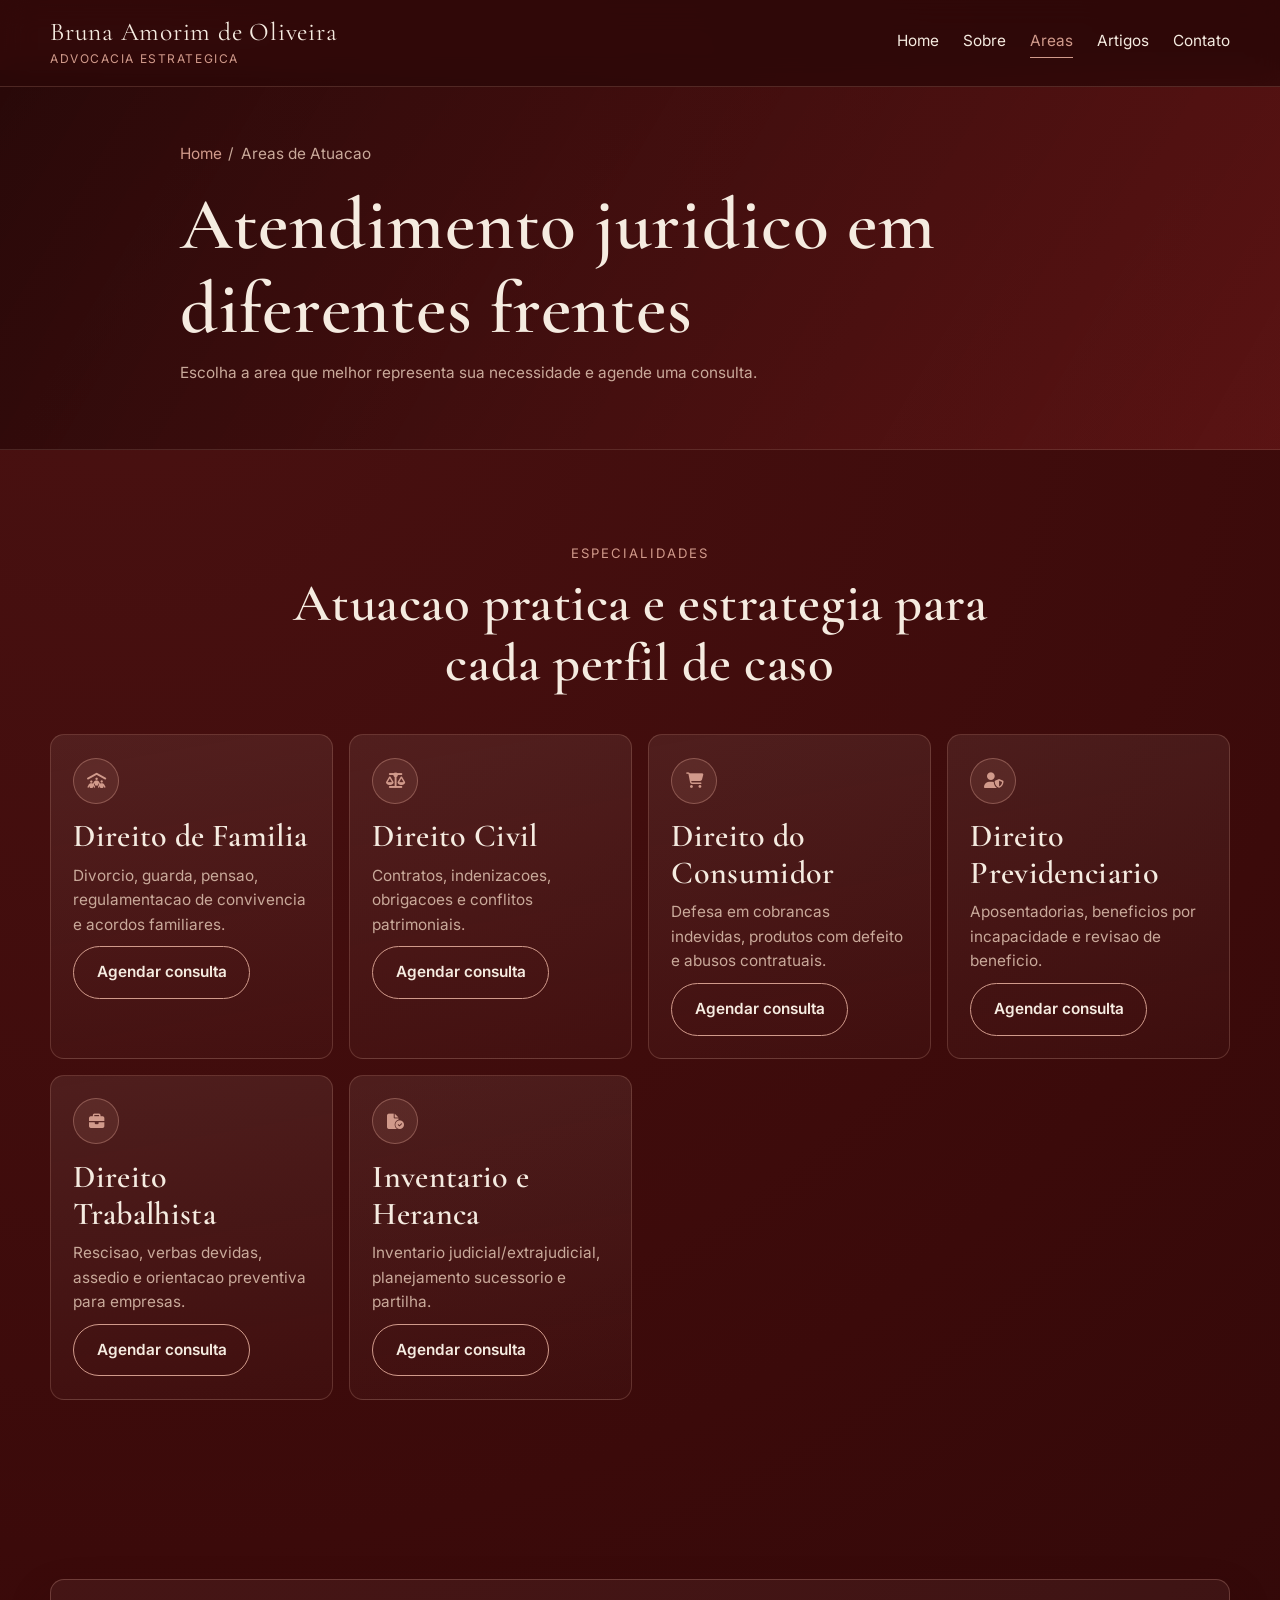
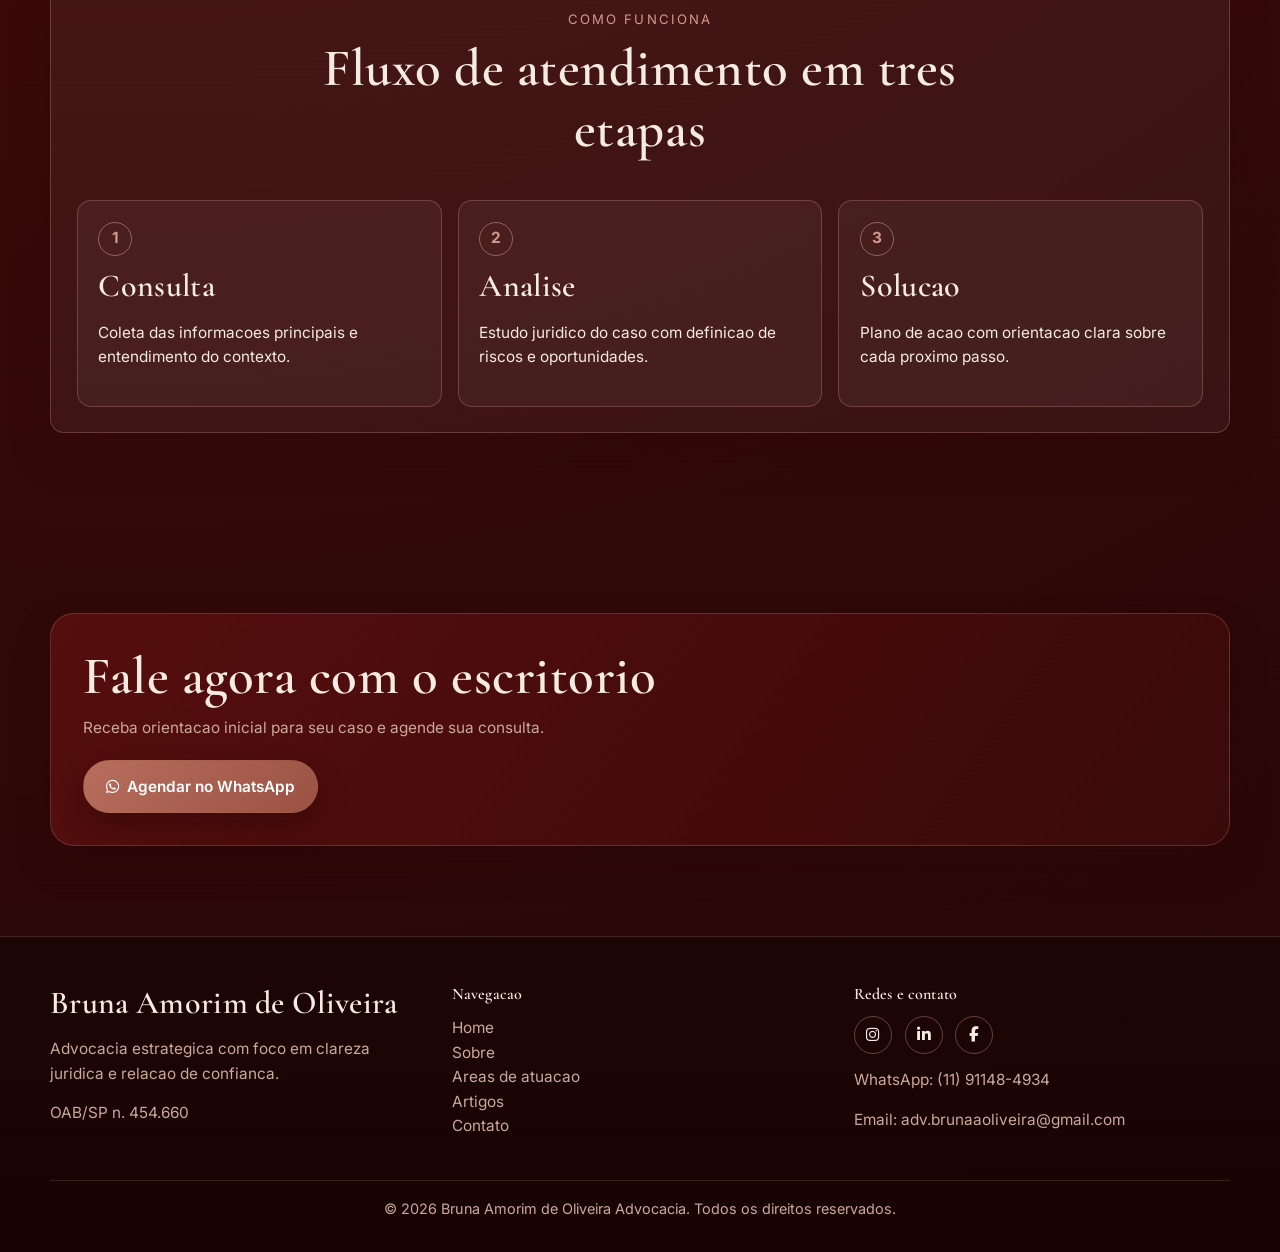
==== areas.html @ 8d2b7372 "feat: first institutional website version" ====
﻿<!DOCTYPE html>
<html lang="pt-BR">
<head>
    <meta charset="UTF-8">
    <meta name="viewport" content="width=device-width, initial-scale=1.0">
    <meta name="description" content="Areas de atuacao da advogada Bruna Amorim de Oliveira: Familia, Civil, Consumidor, Previdenciario, Trabalhista e Sucessoes.">
    <title>Areas de Atuacao | Bruna Amorim de Oliveira Advocacia</title>
    <link rel="icon" href="data:,">

    <link rel="preconnect" href="https://fonts.googleapis.com">
    <link rel="preconnect" href="https://fonts.gstatic.com" crossorigin>
    <link href="https://fonts.googleapis.com/css2?family=Cormorant+Garamond:wght@500;600;700&family=Inter:wght@400;500;600;700&display=swap" rel="stylesheet">
    <link rel="stylesheet" href="https://cdnjs.cloudflare.com/ajax/libs/font-awesome/6.5.2/css/all.min.css">

    <link rel="stylesheet" href="assets/css/theme.css">
    <link rel="stylesheet" href="assets/css/style.css">
    <link rel="stylesheet" href="assets/css/components/header.css">
    <link rel="stylesheet" href="assets/css/components/hero.css">
    <link rel="stylesheet" href="assets/css/components/cards.css">
    <link rel="stylesheet" href="assets/css/components/about.css">
    <link rel="stylesheet" href="assets/css/components/contact.css">
    <link rel="stylesheet" href="assets/css/components/animations.css">
</head>
<body>
    <header class="site-header">
        <nav class="site-nav">
            <div class="nav-container container">
                <a href="index.html" class="brand" aria-label="Pagina inicial">
                    <span class="brand-title">Bruna Amorim de Oliveira</span>
                    <span class="brand-subtitle">Advocacia Estrategica</span>
                </a>

                <button class="hamburger" aria-label="Abrir menu" aria-expanded="false">
                    <span></span>
                    <span></span>
                    <span></span>
                </button>

                <div class="overlay"></div>

                <div class="nav-links">
                    <a class="nav-link" href="index.html">Home</a>
                    <a class="nav-link" href="sobre.html">Sobre</a>
                    <a class="nav-link" href="areas.html">Areas</a>
                    <a class="nav-link" href="artigos.html">Artigos</a>
                    <a class="nav-link" href="contato.html">Contato</a>
                </div>
            </div>
        </nav>
    </header>

    <section class="hero-internal">
        <div class="container" data-animate="fade-up">
            <nav class="breadcrumb" aria-label="Breadcrumb">
                <a href="index.html">Home</a>
                <span>/</span>
                <span>Areas de Atuacao</span>
            </nav>
            <h1>Atendimento juridico em diferentes frentes</h1>
            <p>Escolha a area que melhor representa sua necessidade e agende uma consulta.</p>
        </div>
    </section>

    <main>
        <section>
            <div class="container">
                <div class="section-header" data-animate="fade-up">
                    <span class="kicker">Especialidades</span>
                    <h2>Atuacao pratica e estrategia para cada perfil de caso</h2>
                </div>
                <div class="areas-grid">
                    <article class="card" id="familia" data-animate="fade-up">
                        <span class="card-icon"><i class="fa-solid fa-people-roof"></i></span>
                        <h3>Direito de Familia</h3>
                        <p>Divorcio, guarda, pensao, regulamentacao de convivencia e acordos familiares.</p>
                        <p><a class="btn btn-outline" href="https://wa.me/5511911484934" target="_blank" rel="noopener noreferrer">Agendar consulta</a></p>
                    </article>
                    <article class="card stagger-1" id="civil" data-animate="fade-up">
                        <span class="card-icon"><i class="fa-solid fa-scale-balanced"></i></span>
                        <h3>Direito Civil</h3>
                        <p>Contratos, indenizacoes, obrigacoes e conflitos patrimoniais.</p>
                        <p><a class="btn btn-outline" href="https://wa.me/5511911484934" target="_blank" rel="noopener noreferrer">Agendar consulta</a></p>
                    </article>
                    <article class="card stagger-2" id="consumidor" data-animate="fade-up">
                        <span class="card-icon"><i class="fa-solid fa-cart-shopping"></i></span>
                        <h3>Direito do Consumidor</h3>
                        <p>Defesa em cobrancas indevidas, produtos com defeito e abusos contratuais.</p>
                        <p><a class="btn btn-outline" href="https://wa.me/5511911484934" target="_blank" rel="noopener noreferrer">Agendar consulta</a></p>
                    </article>
                    <article class="card" id="previdenciario" data-animate="fade-up">
                        <span class="card-icon"><i class="fa-solid fa-user-shield"></i></span>
                        <h3>Direito Previdenciario</h3>
                        <p>Aposentadorias, beneficios por incapacidade e revisao de beneficio.</p>
                        <p><a class="btn btn-outline" href="https://wa.me/5511911484934" target="_blank" rel="noopener noreferrer">Agendar consulta</a></p>
                    </article>
                    <article class="card stagger-1" id="trabalhista" data-animate="fade-up">
                        <span class="card-icon"><i class="fa-solid fa-briefcase"></i></span>
                        <h3>Direito Trabalhista</h3>
                        <p>Rescisao, verbas devidas, assedio e orientacao preventiva para empresas.</p>
                        <p><a class="btn btn-outline" href="https://wa.me/5511911484934" target="_blank" rel="noopener noreferrer">Agendar consulta</a></p>
                    </article>
                    <article class="card stagger-2" id="sucessoes" data-animate="fade-up">
                        <span class="card-icon"><i class="fa-solid fa-file-circle-check"></i></span>
                        <h3>Inventario e Heranca</h3>
                        <p>Inventario judicial/extrajudicial, planejamento sucessorio e partilha.</p>
                        <p><a class="btn btn-outline" href="https://wa.me/5511911484934" target="_blank" rel="noopener noreferrer">Agendar consulta</a></p>
                    </article>
                </div>
            </div>
        </section>

        <section>
            <div class="container surface" style="padding: 1.6rem;">
                <div class="section-header" data-animate="fade-up">
                    <span class="kicker">Como funciona</span>
                    <h2>Fluxo de atendimento em tres etapas</h2>
                </div>
                <div class="process-grid">
                    <article class="step-card" data-animate="fade-up">
                        <span class="step-number">1</span>
                        <h3>Consulta</h3>
                        <p>Coleta das informacoes principais e entendimento do contexto.</p>
                    </article>
                    <article class="step-card stagger-1" data-animate="fade-up">
                        <span class="step-number">2</span>
                        <h3>Analise</h3>
                        <p>Estudo juridico do caso com definicao de riscos e oportunidades.</p>
                    </article>
                    <article class="step-card stagger-2" data-animate="fade-up">
                        <span class="step-number">3</span>
                        <h3>Solucao</h3>
                        <p>Plano de acao com orientacao clara sobre cada proximo passo.</p>
                    </article>
                </div>
            </div>
        </section>

        <section>
            <div class="container cta-strip" data-animate="fade-up">
                <h2>Fale agora com o escritorio</h2>
                <p>Receba orientacao inicial para seu caso e agende sua consulta.</p>
                <a class="btn btn-primary" href="https://wa.me/5511911484934" target="_blank" rel="noopener noreferrer">
                    <i class="fa-brands fa-whatsapp"></i>
                    Agendar no WhatsApp
                </a>
            </div>
        </section>
    </main>

    <footer class="footer">
        <div class="container">
            <div class="footer-grid">
                <div>
                    <h3>Bruna Amorim de Oliveira</h3>
                    <p>Advocacia estrategica com foco em clareza juridica e relacao de confianca.</p>
                    <p>OAB/SP n. 454.660</p>
                </div>
                <div>
                    <h4>Navegacao</h4>
                    <ul>
                        <li><a href="index.html">Home</a></li>
                        <li><a href="sobre.html">Sobre</a></li>
                        <li><a href="areas.html">Areas de atuacao</a></li>
                        <li><a href="artigos.html">Artigos</a></li>
                        <li><a href="contato.html">Contato</a></li>
                    </ul>
                </div>
                <div>
                    <h4>Redes e contato</h4>
                    <div class="social-row">
                        <a href="https://www.instagram.com/" target="_blank" aria-label="Instagram" rel="noopener noreferrer"><i class="fa-brands fa-instagram"></i></a>
                        <a href="https://www.linkedin.com/" target="_blank" aria-label="LinkedIn" rel="noopener noreferrer"><i class="fa-brands fa-linkedin-in"></i></a>
                        <a href="https://www.facebook.com/" target="_blank" aria-label="Facebook" rel="noopener noreferrer"><i class="fa-brands fa-facebook-f"></i></a>
                    </div>
                    <p style="margin-top: 0.9rem;">WhatsApp: (11) 91148-4934</p>
                    <p>Email: adv.brunaaoliveira@gmail.com</p>
                </div>
            </div>
            <div class="footer-bottom">&copy; 2026 Bruna Amorim de Oliveira Advocacia. Todos os direitos reservados.</div>
        </div>
    </footer>

    <script src="assets/js/menu.js"></script>
    <script src="assets/js/scroll.js"></script>
</body>
</html>
---- assets/css/theme.css ----
:root {
    --bg-primary: #3B0A0A;
    --bg-secondary: #5A0F0F;
    --accent-primary: #B76E5D;
    --accent-light: #D19A8B;
    --shadow-deep: #2A0707;
    --red-vivid: #7A1C1C;
    --text-main: #F5EBE0;
    --text-muted: #C9A99A;

    --surface: rgba(245, 235, 224, 0.05);
    --surface-strong: rgba(245, 235, 224, 0.1);
    --border-soft: rgba(209, 154, 139, 0.3);

    --radius-sm: 8px;
    --radius-md: 14px;
    --radius-lg: 24px;

    --max-width: 1180px;
    --header-height: 86px;
}

html,
body {
    margin: 0;
    padding: 0;
}

body {
    font-family: "Inter", "Segoe UI", sans-serif;
    color: var(--text-main);
    background: radial-gradient(circle at 10% 10%, #4a1111 0%, var(--bg-primary) 45%, #240606 100%);
    line-height: 1.6;
    -webkit-font-smoothing: antialiased;
    text-rendering: optimizeLegibility;
}

h1,
h2,
h3,
h4,
h5,
h6 {
    margin: 0;
    font-family: "Cormorant Garamond", Georgia, serif;
    font-weight: 600;
    line-height: 1.15;
    letter-spacing: 0.01em;
    color: var(--text-main);
}

h1 {
    font-size: clamp(2.3rem, 6vw, 4.6rem);
}

h2 {
    font-size: clamp(2rem, 5vw, 3.3rem);
}

h3 {
    font-size: clamp(1.4rem, 3vw, 2rem);
}

p,
li,
span,
a,
label,
input,
textarea,
button {
    font-size: clamp(0.95rem, 1.2vw, 1.04rem);
}

a {
    color: inherit;
}
---- assets/css/style.css ----
*,
*::before,
*::after {
    box-sizing: border-box;
}

html {
    scroll-behavior: smooth;
}

img {
    max-width: 100%;
    display: block;
}

a {
    text-decoration: none;
}

ul {
    margin: 0;
    padding: 0;
    list-style: none;
}

main {
    min-height: 100vh;
}

section {
    padding: clamp(3rem, 7vw, 6rem) 1rem;
}

.container {
    width: min(100%, var(--max-width));
    margin: 0 auto;
}

.page-offset {
    padding-top: calc(var(--header-height) + 1rem);
}

.section-header {
    max-width: 760px;
    margin: 0 auto 2.5rem;
    text-align: center;
}

.section-header p {
    color: var(--text-muted);
    margin-top: 0.65rem;
}

.kicker {
    display: inline-block;
    margin-bottom: 0.55rem;
    font-size: 0.82rem;
    text-transform: uppercase;
    letter-spacing: 0.16em;
    color: var(--accent-light);
}

.surface {
    background: var(--surface);
    border: 1px solid var(--border-soft);
    border-radius: var(--radius-md);
    box-shadow: 0 20px 40px rgba(42, 7, 7, 0.25);
}

.btn {
    display: inline-flex;
    align-items: center;
    justify-content: center;
    gap: 0.45rem;
    border-radius: 999px;
    border: 1px solid transparent;
    padding: 0.82rem 1.4rem;
    font-weight: 600;
    transition: transform 0.25s ease, box-shadow 0.25s ease, background-color 0.25s ease;
    cursor: pointer;
}

.btn:hover {
    transform: translateY(-2px);
}

.btn-primary {
    color: #fff;
    background: linear-gradient(135deg, var(--accent-primary), #9a5243);
    box-shadow: 0 14px 28px rgba(42, 7, 7, 0.45);
}

.btn-primary:hover {
    background: linear-gradient(135deg, #c98271, var(--accent-primary));
}

.btn-outline {
    color: var(--text-main);
    border-color: var(--accent-light);
    background: transparent;
}

.btn-outline:hover {
    background: rgba(209, 154, 139, 0.12);
}

.tag {
    display: inline-flex;
    align-items: center;
    border-radius: 999px;
    padding: 0.3rem 0.7rem;
    font-size: 0.8rem;
    letter-spacing: 0.03em;
    border: 1px solid rgba(245, 235, 224, 0.25);
    background: rgba(245, 235, 224, 0.08);
    color: var(--text-main);
}

.footer {
    padding: 3rem 1rem 2rem;
    background: linear-gradient(180deg, rgba(26, 5, 5, 0.85), #180404);
    border-top: 1px solid rgba(209, 154, 139, 0.2);
}

.footer-grid {
    display: grid;
    grid-template-columns: repeat(3, minmax(0, 1fr));
    gap: 1.6rem;
}

.footer h3,
.footer h4 {
    margin-bottom: 0.8rem;
}

.footer p,
.footer li,
.footer a {
    color: var(--text-muted);
}

.footer a:hover {
    color: var(--accent-light);
}

.social-row {
    display: flex;
    gap: 0.8rem;
}

.social-row a {
    width: 38px;
    height: 38px;
    border-radius: 50%;
    display: inline-flex;
    align-items: center;
    justify-content: center;
    border: 1px solid rgba(209, 154, 139, 0.4);
    color: var(--text-main);
}

.social-row a:hover {
    background: rgba(209, 154, 139, 0.14);
}

.footer-bottom {
    margin-top: 2rem;
    padding-top: 1rem;
    border-top: 1px solid rgba(209, 154, 139, 0.18);
    color: var(--text-muted);
    text-align: center;
    font-size: 0.9rem;
}

@media (max-width: 900px) {
    .footer-grid {
        grid-template-columns: 1fr;
    }
}
---- assets/css/components/header.css ----
.site-header {
    position: fixed;
    inset: 0 0 auto 0;
    z-index: 1000;
}

.site-nav {
    width: 100%;
    border-bottom: 1px solid rgba(209, 154, 139, 0.22);
    background: rgba(42, 7, 7, 0.75);
    backdrop-filter: blur(14px);
}

.nav-container {
    min-height: var(--header-height);
    display: flex;
    align-items: center;
    justify-content: space-between;
    gap: 1rem;
}

.brand {
    display: flex;
    flex-direction: column;
    gap: 0.15rem;
    color: var(--text-main);
    max-width: 340px;
}

.brand-title {
    font-family: "Cormorant Garamond", Georgia, serif;
    font-size: clamp(1.1rem, 2vw, 1.6rem);
    letter-spacing: 0.03em;
    line-height: 1.1;
}

.brand-subtitle {
    font-size: 0.75rem;
    text-transform: uppercase;
    letter-spacing: 0.13em;
    color: var(--accent-light);
}

.nav-links {
    display: flex;
    align-items: center;
    gap: 1.5rem;
}

.nav-link {
    color: var(--text-main);
    position: relative;
    padding-bottom: 0.2rem;
}

.nav-link::after {
    content: "";
    position: absolute;
    left: 0;
    bottom: -0.1rem;
    width: 100%;
    height: 1px;
    transform: scaleX(0);
    transform-origin: right;
    background: var(--accent-light);
    transition: transform 0.25s ease;
}

.nav-link:hover::after,
.nav-link.active::after {
    transform-origin: left;
    transform: scaleX(1);
}

.nav-link.active {
    color: var(--accent-light);
}

.hamburger {
    display: none;
    flex-direction: column;
    justify-content: center;
    gap: 6px;
    width: 44px;
    height: 44px;
    padding: 0;
    border: 1px solid rgba(209, 154, 139, 0.35);
    border-radius: 50%;
    background: rgba(245, 235, 224, 0.06);
    cursor: pointer;
    z-index: 1100;
}

.hamburger span {
    display: block;
    margin: 0 auto;
    width: 20px;
    height: 2px;
    border-radius: 999px;
    background: var(--text-main);
    transition: transform 0.3s ease, opacity 0.2s ease;
}

.site-nav.menu-active .hamburger span:nth-child(1) {
    transform: translateY(8px) rotate(45deg);
}

.site-nav.menu-active .hamburger span:nth-child(2) {
    opacity: 0;
}

.site-nav.menu-active .hamburger span:nth-child(3) {
    transform: translateY(-8px) rotate(-45deg);
}

.overlay {
    display: none;
    position: fixed;
    inset: 0;
    background: rgba(0, 0, 0, 0.45);
}

@media (max-width: 900px) {
    .brand {
        max-width: 250px;
    }

    .brand-subtitle {
        font-size: 0.68rem;
        letter-spacing: 0.09em;
    }

    .hamburger {
        display: inline-flex;
    }

    .nav-links {
        position: fixed;
        top: 0;
        right: -100%;
        width: min(80vw, 320px);
        height: 100vh;
        padding: 6.5rem 1.8rem 2rem;
        display: flex;
        flex-direction: column;
        align-items: flex-start;
        gap: 1.1rem;
        background: linear-gradient(180deg, var(--bg-secondary), #3f0909);
        box-shadow: -8px 0 30px rgba(0, 0, 0, 0.35);
        transition: right 0.32s ease;
        z-index: 1050;
    }

    .site-nav.menu-active .nav-links {
        right: 0;
    }

    .site-nav.menu-active .overlay {
        display: block;
    }
}

@media (max-width: 430px) {
    .brand {
        max-width: 210px;
    }

    .brand-subtitle {
        display: none;
    }
}
---- assets/css/components/hero.css ----
.hero-home {
    min-height: 100vh;
    display: flex;
    align-items: center;
    position: relative;
    background:
        linear-gradient(112deg, rgba(42, 7, 7, 0.9), rgba(90, 15, 15, 0.72)),
        url("https://images.unsplash.com/photo-1589829545856-d10d557cf95f?w=1800&q=80") center/cover no-repeat;
    padding: calc(var(--header-height) + 4rem) 1rem 4rem;
}

.hero-home::before {
    content: "";
    position: absolute;
    inset: auto -10% 6% auto;
    width: min(58vw, 580px);
    height: min(58vw, 580px);
    border-radius: 50%;
    background: radial-gradient(circle, rgba(183, 110, 93, 0.2), transparent 60%);
    pointer-events: none;
}

.hero-content {
    position: relative;
    max-width: 760px;
}

.hero-content p {
    color: var(--text-muted);
    font-size: clamp(1.02rem, 1.5vw, 1.15rem);
    margin: 1.1rem 0 1.8rem;
}

.hero-actions {
    display: flex;
    flex-wrap: wrap;
    gap: 0.8rem;
}

.hero-internal {
    margin-top: calc(var(--header-height) - 1rem);
    padding: 4.5rem 1rem 3rem;
    background:
        linear-gradient(120deg, rgba(35, 7, 7, 0.85), rgba(122, 28, 28, 0.48)),
        url("https://images.unsplash.com/photo-1453873623425-02f974f3ab4e?w=1600&q=80") center/cover no-repeat;
    border-bottom: 1px solid rgba(209, 154, 139, 0.2);
}

.hero-internal .container {
    max-width: 920px;
}

.hero-internal p {
    margin-top: 0.6rem;
    color: var(--text-muted);
}

.breadcrumb {
    display: flex;
    align-items: center;
    gap: 0.4rem;
    font-size: 0.86rem;
    color: var(--text-muted);
    margin-bottom: 1rem;
}

.breadcrumb a {
    color: var(--accent-light);
}

.cta-strip {
    padding: 2rem;
    border-radius: var(--radius-lg);
    background: linear-gradient(125deg, rgba(90, 15, 15, 0.9), rgba(59, 10, 10, 0.95));
    border: 1px solid rgba(209, 154, 139, 0.24);
    box-shadow: 0 18px 34px rgba(42, 7, 7, 0.35);
}

.cta-strip p {
    color: var(--text-muted);
    margin: 0.6rem 0 1.25rem;
}

@media (max-width: 700px) {
    .hero-home {
        padding-top: calc(var(--header-height) + 2.2rem);
    }

    .hero-actions {
        width: 100%;
    }

    .hero-actions .btn {
        width: 100%;
    }
}
---- assets/css/components/cards.css ----
.cards-grid {
    display: grid;
    grid-template-columns: repeat(auto-fit, minmax(230px, 1fr));
    gap: 1.2rem;
}

.card {
    padding: 1.4rem;
    border-radius: var(--radius-md);
    background: linear-gradient(170deg, rgba(245, 235, 224, 0.08), rgba(245, 235, 224, 0.02));
    border: 1px solid rgba(209, 154, 139, 0.24);
    transition: transform 0.28s ease, border-color 0.28s ease;
}

.card:hover {
    transform: translateY(-5px);
    border-color: rgba(209, 154, 139, 0.55);
}

.card-icon {
    width: 46px;
    height: 46px;
    border-radius: 50%;
    margin-bottom: 0.9rem;
    display: inline-flex;
    align-items: center;
    justify-content: center;
    color: var(--accent-light);
    border: 1px solid rgba(209, 154, 139, 0.42);
    background: rgba(209, 154, 139, 0.1);
}

.card p {
    color: var(--text-muted);
    margin: 0.55rem 0 0;
}

.about-preview {
    display: grid;
    grid-template-columns: minmax(240px, 320px) 1fr;
    gap: 1.4rem;
    align-items: center;
    padding: 1.2rem;
}

.about-preview img {
    width: 100%;
    aspect-ratio: 4 / 5;
    border-radius: var(--radius-md);
    object-fit: cover;
    border: 1px solid rgba(209, 154, 139, 0.35);
}

.stats-strip {
    padding: 2.2rem 1rem;
    background: linear-gradient(120deg, rgba(122, 28, 28, 0.5), rgba(42, 7, 7, 0.68));
    border-top: 1px solid rgba(209, 154, 139, 0.23);
    border-bottom: 1px solid rgba(209, 154, 139, 0.23);
}

.stats-grid {
    display: grid;
    grid-template-columns: repeat(3, minmax(0, 1fr));
    gap: 1rem;
    text-align: center;
}

.stat-number {
    display: block;
    font-family: "Cormorant Garamond", Georgia, serif;
    font-size: clamp(2.1rem, 5vw, 3.1rem);
    color: var(--accent-light);
}

.stat-label {
    color: var(--text-muted);
    font-size: 0.92rem;
    text-transform: uppercase;
    letter-spacing: 0.08em;
}

.testimonials-grid {
    display: grid;
    grid-template-columns: repeat(auto-fit, minmax(260px, 1fr));
    gap: 1rem;
}

.testimonial {
    padding: 1.4rem;
    border-radius: var(--radius-md);
    border: 1px solid rgba(209, 154, 139, 0.3);
    background: rgba(245, 235, 224, 0.06);
}

.testimonial blockquote {
    margin: 0;
    color: var(--text-main);
    font-style: italic;
}

.testimonial cite {
    margin-top: 1rem;
    display: block;
    color: var(--accent-light);
    font-size: 0.93rem;
}

.areas-grid {
    display: grid;
    grid-template-columns: repeat(auto-fit, minmax(250px, 1fr));
    gap: 1rem;
}

.process-grid {
    display: grid;
    grid-template-columns: repeat(3, minmax(0, 1fr));
    gap: 1rem;
}

.step-card {
    padding: 1.3rem;
    border-radius: var(--radius-md);
    border: 1px solid rgba(209, 154, 139, 0.3);
    background: rgba(245, 235, 224, 0.05);
}

.step-number {
    width: 34px;
    height: 34px;
    border-radius: 50%;
    border: 1px solid rgba(209, 154, 139, 0.55);
    color: var(--accent-light);
    display: inline-flex;
    align-items: center;
    justify-content: center;
    margin-bottom: 0.8rem;
    font-weight: 700;
}

.articles-grid {
    display: grid;
    grid-template-columns: repeat(auto-fit, minmax(260px, 1fr));
    gap: 1.2rem;
}

.article-card {
    overflow: hidden;
    border-radius: var(--radius-md);
    border: 1px solid rgba(209, 154, 139, 0.25);
    background: rgba(245, 235, 224, 0.05);
}

.article-card img {
    width: 100%;
    aspect-ratio: 16 / 10;
    object-fit: cover;
}

.article-content {
    padding: 1rem;
}

.article-meta {
    margin-top: 0.7rem;
    color: var(--text-muted);
    font-size: 0.84rem;
}

@media (max-width: 900px) {
    .process-grid,
    .stats-grid {
        grid-template-columns: 1fr;
    }

    .about-preview {
        grid-template-columns: 1fr;
    }
}
---- assets/css/components/about.css ----
.profile-section {
    display: grid;
    grid-template-columns: minmax(260px, 380px) 1fr;
    gap: 1.6rem;
    align-items: start;
}

.profile-frame {
    position: relative;
    border-radius: var(--radius-lg);
    padding: 0.65rem;
    border: 1px solid rgba(209, 154, 139, 0.35);
    background: linear-gradient(150deg, rgba(209, 154, 139, 0.24), rgba(245, 235, 224, 0.03));
}

.profile-frame img {
    width: 100%;
    aspect-ratio: 4 / 5;
    object-fit: cover;
    border-radius: calc(var(--radius-lg) - 4px);
}

.profile-text p {
    color: var(--text-muted);
    margin-top: 0.8rem;
}

.timeline {
    position: relative;
    margin-top: 1rem;
    padding-left: 1.5rem;
}

.timeline::before {
    content: "";
    position: absolute;
    left: 0.35rem;
    top: 0.35rem;
    bottom: 0.35rem;
    width: 1px;
    background: rgba(209, 154, 139, 0.45);
}

.timeline-item {
    position: relative;
    padding: 0 0 1.2rem 1rem;
}

.timeline-item::before {
    content: "";
    position: absolute;
    left: -1.35rem;
    top: 0.5rem;
    width: 11px;
    height: 11px;
    border-radius: 50%;
    background: var(--accent-light);
    box-shadow: 0 0 0 4px rgba(209, 154, 139, 0.16);
}

.timeline-item p {
    margin: 0.4rem 0 0;
    color: var(--text-muted);
}

.pillars-grid {
    display: grid;
    grid-template-columns: repeat(auto-fit, minmax(220px, 1fr));
    gap: 1rem;
}

.pillar {
    padding: 1.2rem;
    border-radius: var(--radius-md);
    border: 1px solid rgba(209, 154, 139, 0.26);
    background: rgba(245, 235, 224, 0.04);
}

.credentials {
    display: grid;
    grid-template-columns: repeat(auto-fit, minmax(250px, 1fr));
    gap: 1rem;
}

.credentials ul {
    display: grid;
    gap: 0.6rem;
}

.credentials li {
    color: var(--text-muted);
    padding-left: 1.1rem;
    position: relative;
}

.credentials li::before {
    content: "";
    position: absolute;
    left: 0;
    top: 0.55rem;
    width: 6px;
    height: 6px;
    border-radius: 50%;
    background: var(--accent-light);
}

@media (max-width: 900px) {
    .profile-section {
        grid-template-columns: 1fr;
    }
}
---- assets/css/components/contact.css ----
.contact-grid {
    display: grid;
    grid-template-columns: minmax(260px, 1fr) minmax(280px, 1fr);
    gap: 1rem;
}

.contact-card,
.contact-form-card {
    padding: 1.3rem;
    border-radius: var(--radius-md);
    border: 1px solid rgba(209, 154, 139, 0.3);
    background: rgba(245, 235, 224, 0.05);
}

.contact-list {
    display: grid;
    gap: 0.9rem;
    margin-top: 0.6rem;
}

.contact-list li {
    color: var(--text-muted);
}

.contact-list strong {
    color: var(--text-main);
}

.contact-form {
    display: grid;
    gap: 0.75rem;
}

.contact-form label {
    font-size: 0.88rem;
    color: var(--accent-light);
}

.contact-form input,
.contact-form textarea,
.contact-form select {
    width: 100%;
    padding: 0.78rem 0.82rem;
    border-radius: 10px;
    border: 1px solid rgba(209, 154, 139, 0.35);
    background: rgba(42, 7, 7, 0.35);
    color: var(--text-main);
}

.contact-form textarea {
    min-height: 140px;
    resize: vertical;
}

.contact-form input::placeholder,
.contact-form textarea::placeholder {
    color: rgba(245, 235, 224, 0.6);
}

.form-feedback {
    min-height: 1.2rem;
    font-size: 0.88rem;
    color: var(--accent-light);
}

.map-frame {
    margin-top: 1.2rem;
    border-radius: var(--radius-md);
    overflow: hidden;
    border: 1px solid rgba(209, 154, 139, 0.25);
    background: rgba(245, 235, 224, 0.05);
}

.map-frame iframe,
.map-frame img {
    width: 100%;
    min-height: 300px;
    border: 0;
    object-fit: cover;
}

.social-contact {
    margin-top: 1.2rem;
    display: flex;
    flex-wrap: wrap;
    gap: 0.75rem;
}

.social-contact a {
    border-radius: 999px;
    border: 1px solid rgba(209, 154, 139, 0.35);
    padding: 0.45rem 0.8rem;
    color: var(--text-main);
}

.social-contact a:hover {
    background: rgba(209, 154, 139, 0.12);
}

@media (max-width: 900px) {
    .contact-grid {
        grid-template-columns: 1fr;
    }
}
---- assets/css/components/animations.css ----
[data-animate] {
    opacity: 0;
    transform: translateY(20px);
    transition: opacity 0.65s ease, transform 0.65s ease;
    transition-delay: var(--delay, 0ms);
}

[data-animate="fade-left"] {
    transform: translateX(-24px);
}

[data-animate="fade-right"] {
    transform: translateX(24px);
}

[data-animate="zoom-in"] {
    transform: scale(0.96);
}

[data-animate].is-visible {
    opacity: 1;
    transform: translate(0, 0) scale(1);
}

.stagger-1 {
    --delay: 80ms;
}

.stagger-2 {
    --delay: 150ms;
}

.stagger-3 {
    --delay: 220ms;
}

@media (prefers-reduced-motion: reduce) {
    * {
        animation-duration: 0.01ms !important;
        animation-iteration-count: 1 !important;
        transition-duration: 0.01ms !important;
        scroll-behavior: auto !important;
    }

    [data-animate] {
        opacity: 1;
        transform: none;
    }
}
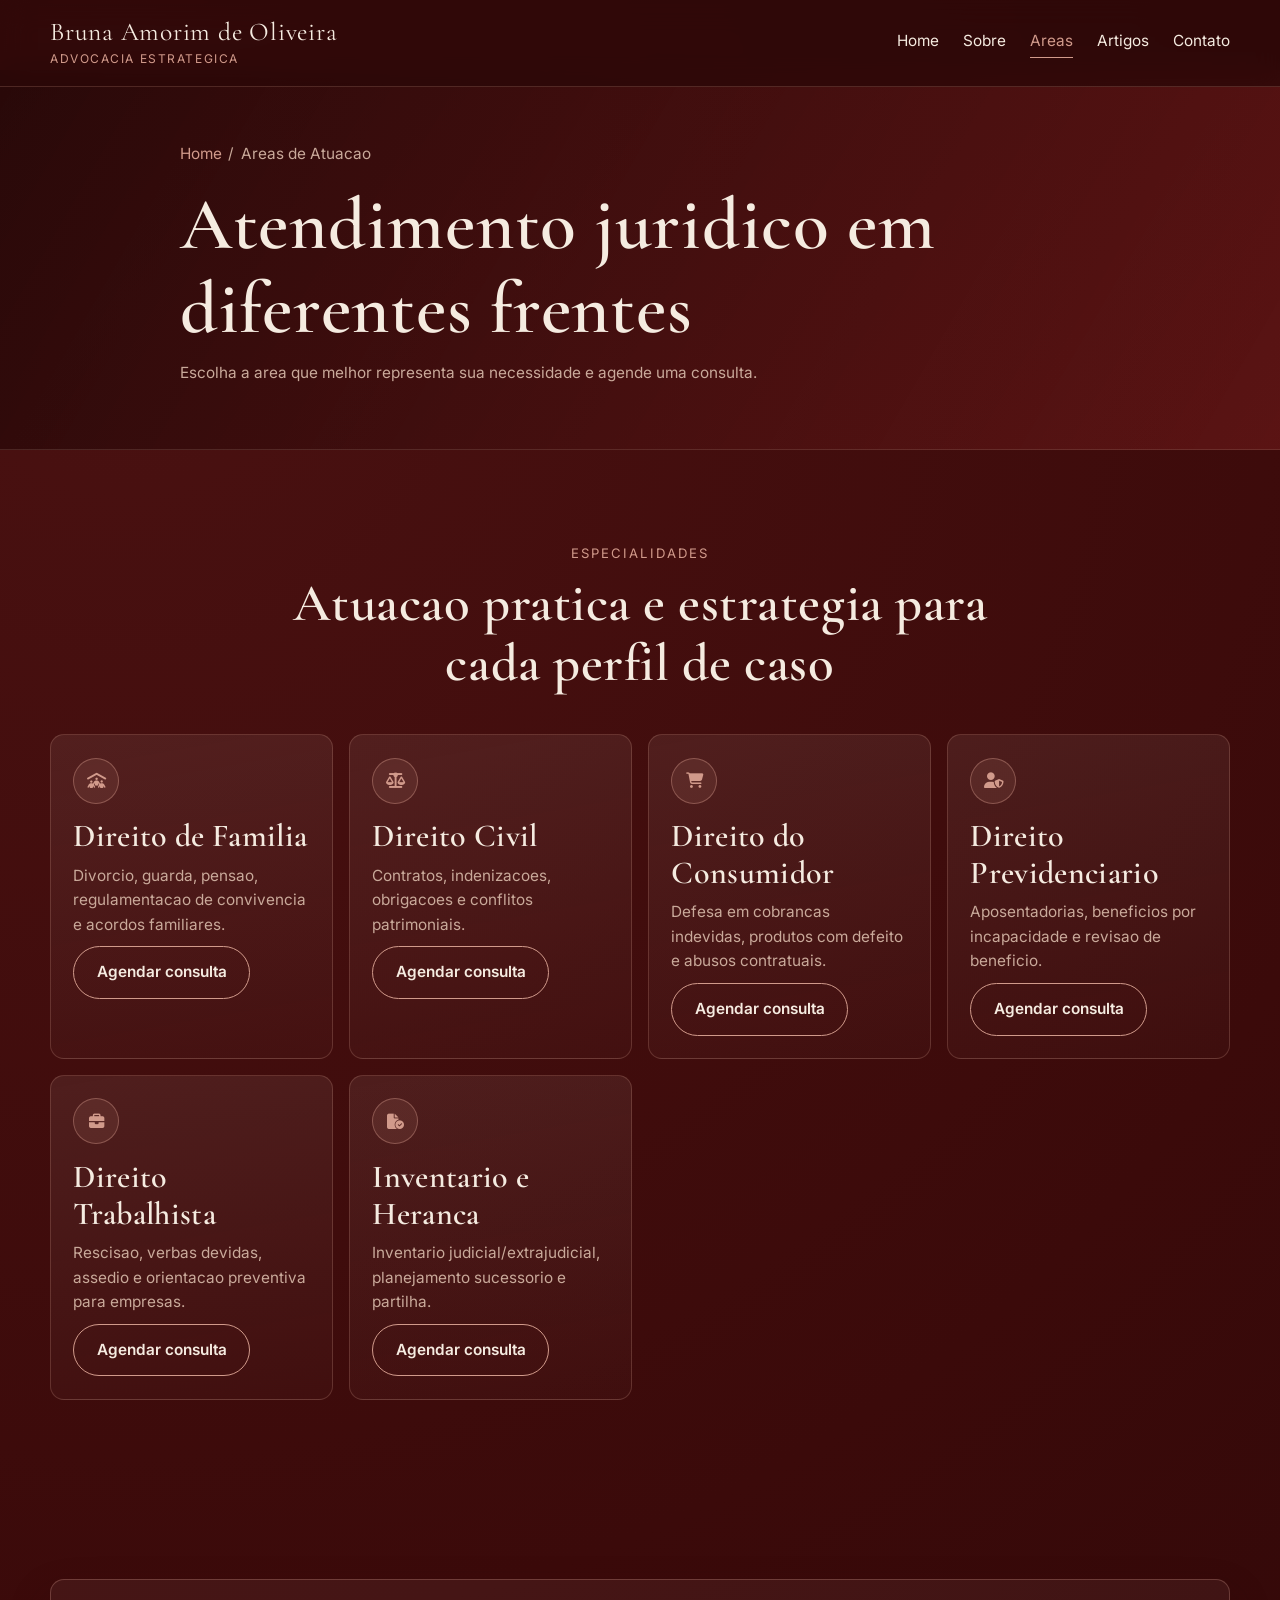
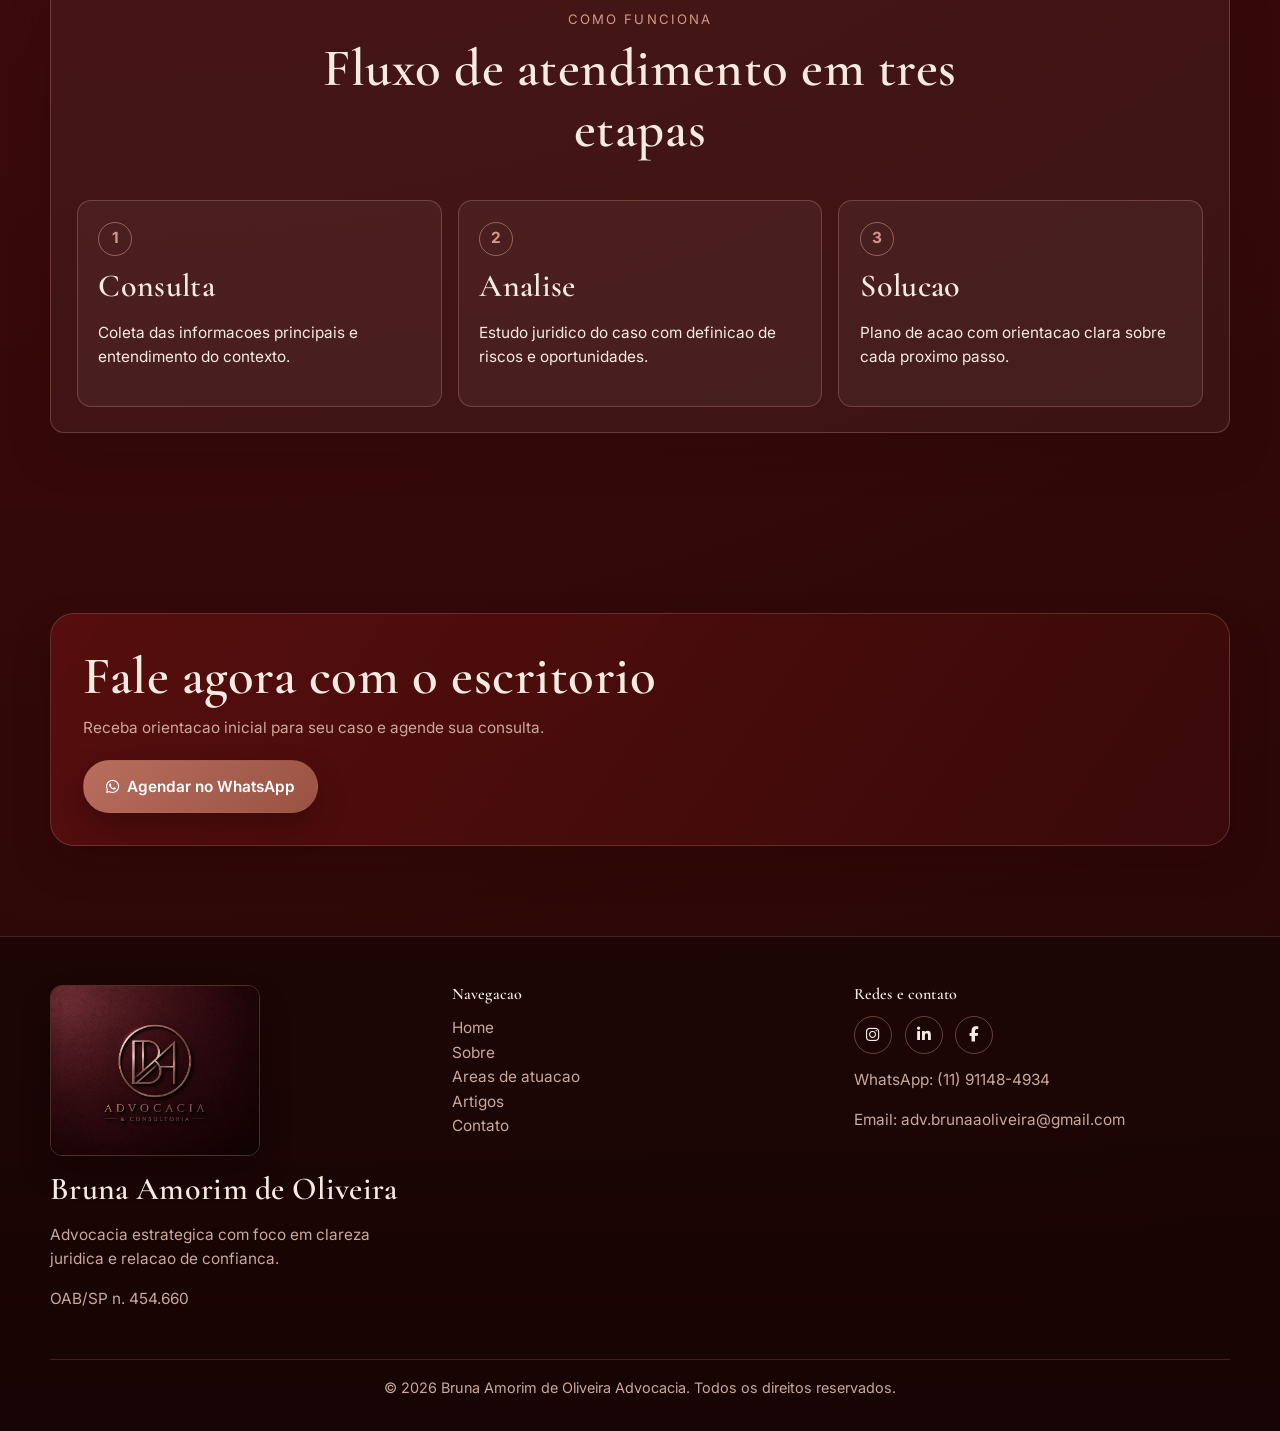
==== commit 47847d46: "feat: implement official profile and brand photos" ====
--- a/areas.html
+++ b/areas.html
@@ -151,6 +151,7 @@
         <div class="container">
             <div class="footer-grid">
                 <div>
+                    <img class="footer-brand-logo" src="assets/images/brand/logo-bruna-amorim.jpeg" alt="Logo Bruna Amorim de Oliveira Advocacia e Consultoria">
                     <h3>Bruna Amorim de Oliveira</h3>
                     <p>Advocacia estrategica com foco em clareza juridica e relacao de confianca.</p>
                     <p>OAB/SP n. 454.660</p>
--- a/assets/css/style.css
+++ b/assets/css/style.css
@@ -133,6 +133,15 @@
     margin-bottom: 0.8rem;
 }
 
+.footer-brand-logo {
+    display: block;
+    width: min(100%, 210px);
+    border-radius: 12px;
+    margin-bottom: 0.9rem;
+    border: 1px solid rgba(209, 154, 139, 0.28);
+    box-shadow: 0 16px 28px rgba(15, 2, 2, 0.45);
+}
+
 .footer p,
 .footer li,
 .footer a {
@@ -176,4 +185,8 @@
     .footer-grid {
         grid-template-columns: 1fr;
     }
+
+    .footer-brand-logo {
+        width: min(100%, 180px);
+    }
 }
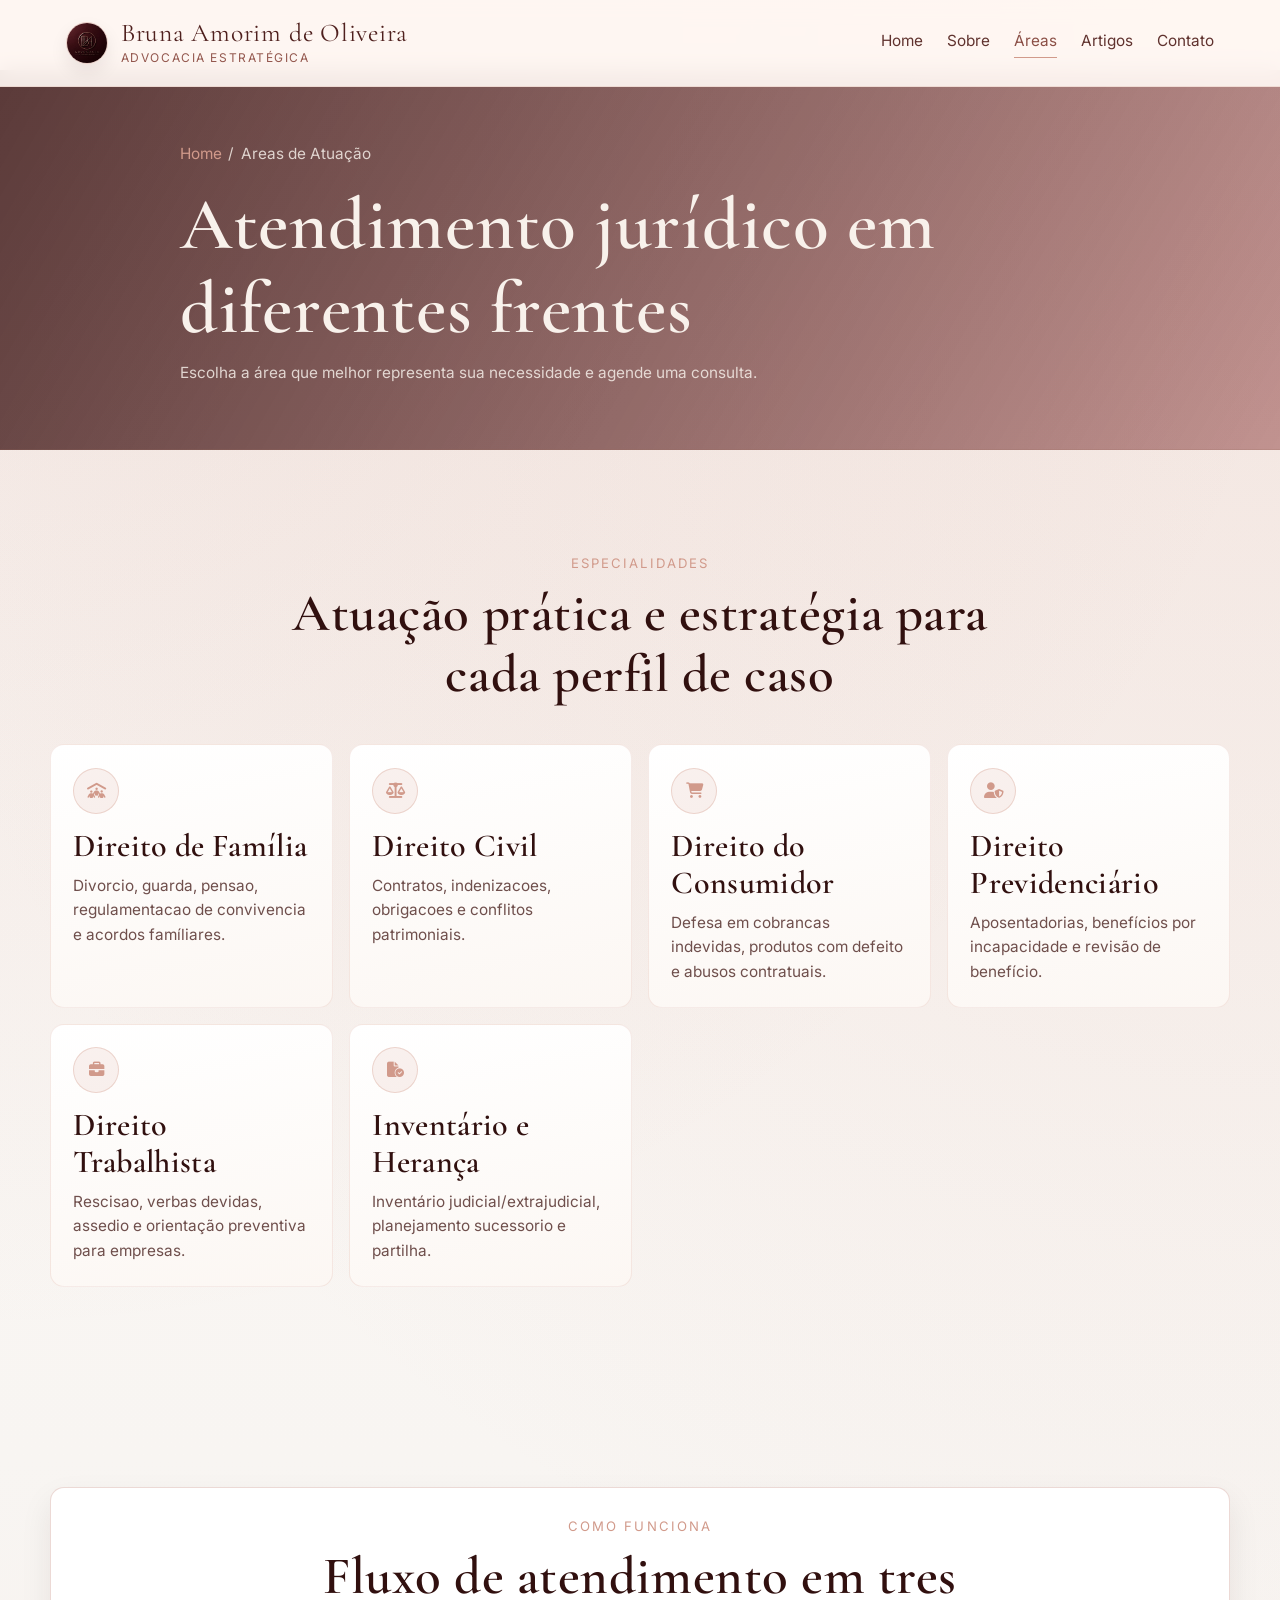
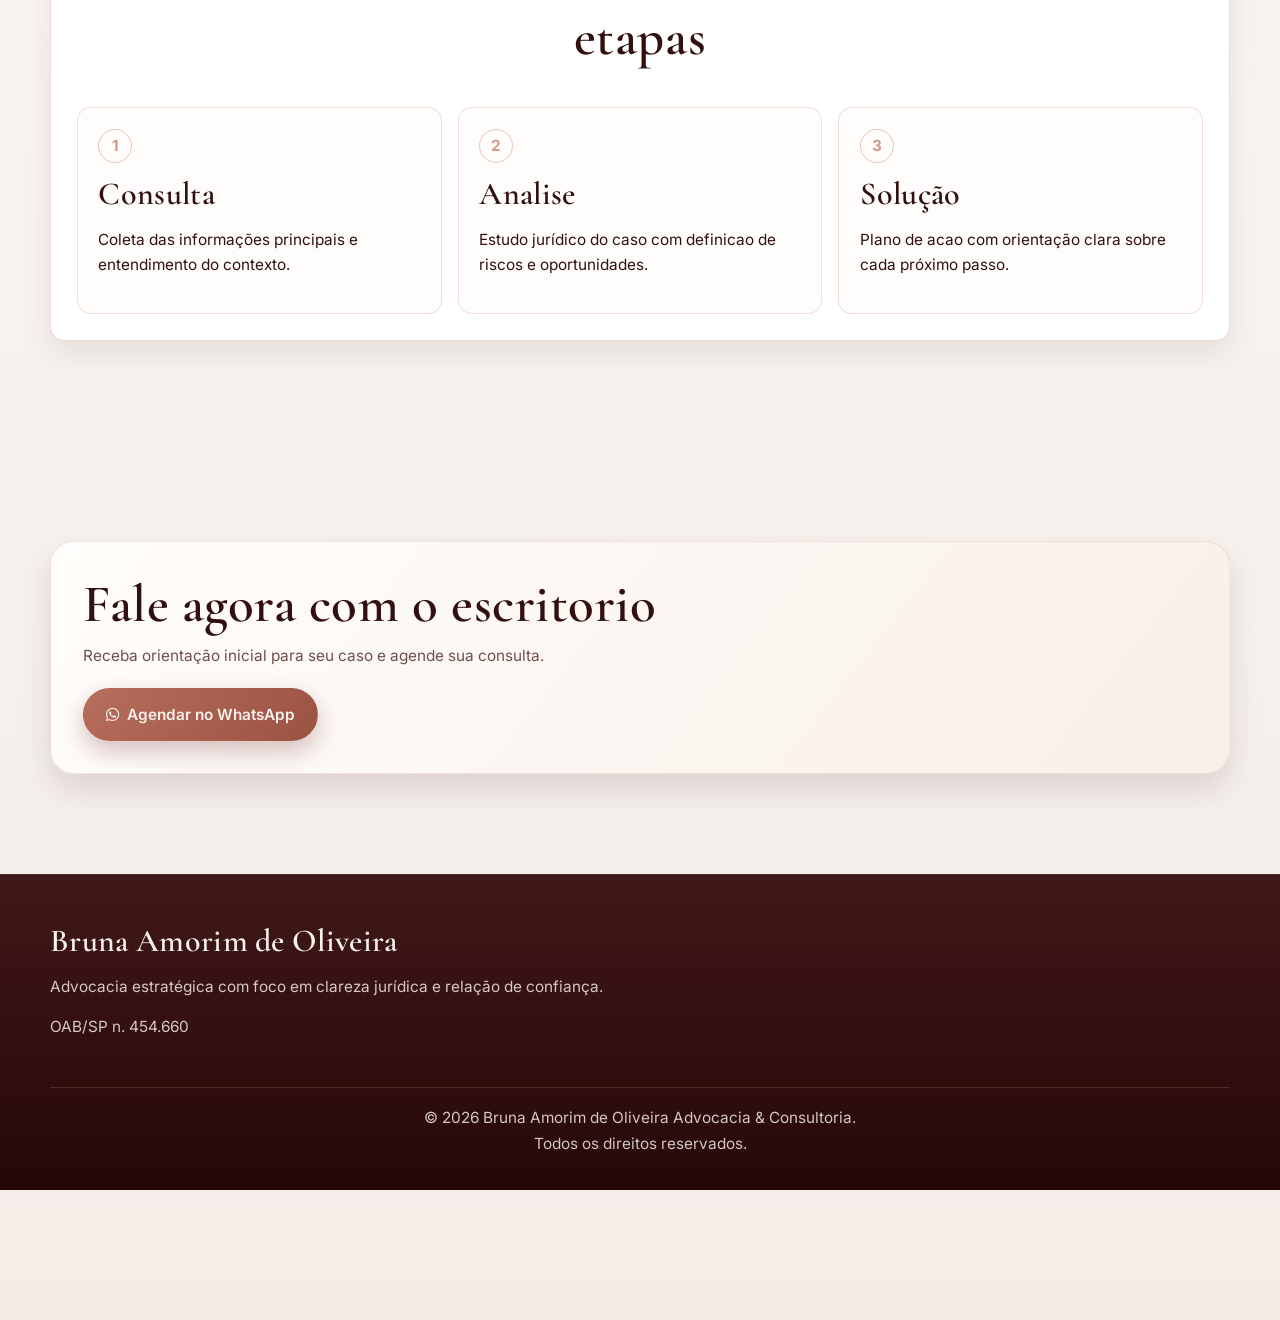
==== commit 41c3722a: "feat: redesign v2 - menu, accents, alert modal, footer, hero, contact flag" ====
--- a/areas.html
+++ b/areas.html
@@ -3,8 +3,8 @@
 <head>
     <meta charset="UTF-8">
     <meta name="viewport" content="width=device-width, initial-scale=1.0">
-    <meta name="description" content="Areas de atuacao da advogada Bruna Amorim de Oliveira: Familia, Civil, Consumidor, Previdenciario, Trabalhista e Sucessoes.">
-    <title>Areas de Atuacao | Bruna Amorim de Oliveira Advocacia</title>
+    <meta name="description" content="Areas de atuação da advogada Bruna Amorim de Oliveira: Família, Civil, Consumidor, Previdenciário, Trabalhista e Sucessões.">
+    <title>Areas de Atuação | Bruna Amorim de Oliveira Advocacia</title>
     <link rel="icon" href="data:,">
 
     <link rel="preconnect" href="https://fonts.googleapis.com">
@@ -19,15 +19,19 @@
     <link rel="stylesheet" href="assets/css/components/cards.css">
     <link rel="stylesheet" href="assets/css/components/about.css">
     <link rel="stylesheet" href="assets/css/components/contact.css">
+    <link rel="stylesheet" href="assets/css/components/contact-flag.css">
     <link rel="stylesheet" href="assets/css/components/animations.css">
 </head>
 <body>
     <header class="site-header">
         <nav class="site-nav">
             <div class="nav-container container">
-                <a href="index.html" class="brand" aria-label="Pagina inicial">
-                    <span class="brand-title">Bruna Amorim de Oliveira</span>
-                    <span class="brand-subtitle">Advocacia Estrategica</span>
+                <a href="index.html" class="brand" aria-label="Página inicial">
+                    <img class="brand-logo" src="assets/images/brand/logo-bruna-amorim.jpeg" alt="Monograma Bruna Amorim Advocacia">
+                    <span class="brand-copy">
+                        <span class="brand-title">Bruna Amorim de Oliveira</span>
+                        <span class="brand-subtitle">Advocacia Estratégica</span>
+                    </span>
                 </a>
 
                 <button class="hamburger" aria-label="Abrir menu" aria-expanded="false">
@@ -36,16 +40,15 @@
                     <span></span>
                 </button>
 
-                <div class="overlay"></div>
-
                 <div class="nav-links">
                     <a class="nav-link" href="index.html">Home</a>
                     <a class="nav-link" href="sobre.html">Sobre</a>
-                    <a class="nav-link" href="areas.html">Areas</a>
+                    <a class="nav-link" href="areas.html">Áreas</a>
                     <a class="nav-link" href="artigos.html">Artigos</a>
                     <a class="nav-link" href="contato.html">Contato</a>
                 </div>
             </div>
+            <div class="overlay"></div>
         </nav>
     </header>
 
@@ -54,10 +57,10 @@
             <nav class="breadcrumb" aria-label="Breadcrumb">
                 <a href="index.html">Home</a>
                 <span>/</span>
-                <span>Areas de Atuacao</span>
+                <span>Areas de Atuação</span>
             </nav>
-            <h1>Atendimento juridico em diferentes frentes</h1>
-            <p>Escolha a area que melhor representa sua necessidade e agende uma consulta.</p>
+            <h1>Atendimento jurídico em diferentes frentes</h1>
+            <p>Escolha a área que melhor representa sua necessidade e agende uma consulta.</p>
         </div>
     </section>
 
@@ -66,51 +69,45 @@
             <div class="container">
                 <div class="section-header" data-animate="fade-up">
                     <span class="kicker">Especialidades</span>
-                    <h2>Atuacao pratica e estrategia para cada perfil de caso</h2>
+                    <h2>Atuação prática e estratégia para cada perfil de caso</h2>
                 </div>
                 <div class="areas-grid">
-                    <article class="card" id="familia" data-animate="fade-up">
+                    <article class="card" id="família" data-animate="fade-up">
                         <span class="card-icon"><i class="fa-solid fa-people-roof"></i></span>
-                        <h3>Direito de Familia</h3>
-                        <p>Divorcio, guarda, pensao, regulamentacao de convivencia e acordos familiares.</p>
-                        <p><a class="btn btn-outline" href="https://wa.me/5511911484934" target="_blank" rel="noopener noreferrer">Agendar consulta</a></p>
+                        <h3>Direito de Família</h3>
+                        <p>Divorcio, guarda, pensao, regulamentacao de convivencia e acordos famíliares.</p>
                     </article>
                     <article class="card stagger-1" id="civil" data-animate="fade-up">
                         <span class="card-icon"><i class="fa-solid fa-scale-balanced"></i></span>
                         <h3>Direito Civil</h3>
                         <p>Contratos, indenizacoes, obrigacoes e conflitos patrimoniais.</p>
-                        <p><a class="btn btn-outline" href="https://wa.me/5511911484934" target="_blank" rel="noopener noreferrer">Agendar consulta</a></p>
                     </article>
                     <article class="card stagger-2" id="consumidor" data-animate="fade-up">
                         <span class="card-icon"><i class="fa-solid fa-cart-shopping"></i></span>
                         <h3>Direito do Consumidor</h3>
                         <p>Defesa em cobrancas indevidas, produtos com defeito e abusos contratuais.</p>
-                        <p><a class="btn btn-outline" href="https://wa.me/5511911484934" target="_blank" rel="noopener noreferrer">Agendar consulta</a></p>
                     </article>
-                    <article class="card" id="previdenciario" data-animate="fade-up">
+                    <article class="card" id="previdenciário" data-animate="fade-up">
                         <span class="card-icon"><i class="fa-solid fa-user-shield"></i></span>
-                        <h3>Direito Previdenciario</h3>
-                        <p>Aposentadorias, beneficios por incapacidade e revisao de beneficio.</p>
-                        <p><a class="btn btn-outline" href="https://wa.me/5511911484934" target="_blank" rel="noopener noreferrer">Agendar consulta</a></p>
+                        <h3>Direito Previdenciário</h3>
+                        <p>Aposentadorias, benefícios por incapacidade e revisão de benefício.</p>
                     </article>
                     <article class="card stagger-1" id="trabalhista" data-animate="fade-up">
                         <span class="card-icon"><i class="fa-solid fa-briefcase"></i></span>
                         <h3>Direito Trabalhista</h3>
-                        <p>Rescisao, verbas devidas, assedio e orientacao preventiva para empresas.</p>
-                        <p><a class="btn btn-outline" href="https://wa.me/5511911484934" target="_blank" rel="noopener noreferrer">Agendar consulta</a></p>
+                        <p>Rescisao, verbas devidas, assedio e orientação preventiva para empresas.</p>
                     </article>
-                    <article class="card stagger-2" id="sucessoes" data-animate="fade-up">
+                    <article class="card stagger-2" id="sucessões" data-animate="fade-up">
                         <span class="card-icon"><i class="fa-solid fa-file-circle-check"></i></span>
-                        <h3>Inventario e Heranca</h3>
-                        <p>Inventario judicial/extrajudicial, planejamento sucessorio e partilha.</p>
-                        <p><a class="btn btn-outline" href="https://wa.me/5511911484934" target="_blank" rel="noopener noreferrer">Agendar consulta</a></p>
+                        <h3>Inventário e Herança</h3>
+                        <p>Inventário judicial/extrajudicial, planejamento sucessorio e partilha.</p>
                     </article>
                 </div>
             </div>
         </section>
 
         <section>
-            <div class="container surface" style="padding: 1.6rem;">
+            <div class="container surface surface-pad">
                 <div class="section-header" data-animate="fade-up">
                     <span class="kicker">Como funciona</span>
                     <h2>Fluxo de atendimento em tres etapas</h2>
@@ -119,17 +116,17 @@
                     <article class="step-card" data-animate="fade-up">
                         <span class="step-number">1</span>
                         <h3>Consulta</h3>
-                        <p>Coleta das informacoes principais e entendimento do contexto.</p>
+                        <p>Coleta das informações principais e entendimento do contexto.</p>
                     </article>
                     <article class="step-card stagger-1" data-animate="fade-up">
                         <span class="step-number">2</span>
                         <h3>Analise</h3>
-                        <p>Estudo juridico do caso com definicao de riscos e oportunidades.</p>
+                        <p>Estudo jurídico do caso com definicao de riscos e oportunidades.</p>
                     </article>
                     <article class="step-card stagger-2" data-animate="fade-up">
                         <span class="step-number">3</span>
-                        <h3>Solucao</h3>
-                        <p>Plano de acao com orientacao clara sobre cada proximo passo.</p>
+                        <h3>Solução</h3>
+                        <p>Plano de acao com orientação clara sobre cada próximo passo.</p>
                     </article>
                 </div>
             </div>
@@ -138,7 +135,7 @@
         <section>
             <div class="container cta-strip" data-animate="fade-up">
                 <h2>Fale agora com o escritorio</h2>
-                <p>Receba orientacao inicial para seu caso e agende sua consulta.</p>
+                <p>Receba orientação inicial para seu caso e agende sua consulta.</p>
                 <a class="btn btn-primary" href="https://wa.me/5511911484934" target="_blank" rel="noopener noreferrer">
                     <i class="fa-brands fa-whatsapp"></i>
                     Agendar no WhatsApp
@@ -151,38 +148,33 @@
         <div class="container">
             <div class="footer-grid">
                 <div>
-                    <img class="footer-brand-logo" src="assets/images/brand/logo-bruna-amorim.jpeg" alt="Logo Bruna Amorim de Oliveira Advocacia e Consultoria">
                     <h3>Bruna Amorim de Oliveira</h3>
-                    <p>Advocacia estrategica com foco em clareza juridica e relacao de confianca.</p>
+                    <p>Advocacia estratégica com foco em clareza jurídica e relação de confiança.</p>
                     <p>OAB/SP n. 454.660</p>
                 </div>
-                <div>
-                    <h4>Navegacao</h4>
-                    <ul>
-                        <li><a href="index.html">Home</a></li>
-                        <li><a href="sobre.html">Sobre</a></li>
-                        <li><a href="areas.html">Areas de atuacao</a></li>
-                        <li><a href="artigos.html">Artigos</a></li>
-                        <li><a href="contato.html">Contato</a></li>
-                    </ul>
-                </div>
-                <div>
-                    <h4>Redes e contato</h4>
-                    <div class="social-row">
-                        <a href="https://www.instagram.com/" target="_blank" aria-label="Instagram" rel="noopener noreferrer"><i class="fa-brands fa-instagram"></i></a>
-                        <a href="https://www.linkedin.com/" target="_blank" aria-label="LinkedIn" rel="noopener noreferrer"><i class="fa-brands fa-linkedin-in"></i></a>
-                        <a href="https://www.facebook.com/" target="_blank" aria-label="Facebook" rel="noopener noreferrer"><i class="fa-brands fa-facebook-f"></i></a>
-                    </div>
-                    <p style="margin-top: 0.9rem;">WhatsApp: (11) 91148-4934</p>
-                    <p>Email: adv.brunaaoliveira@gmail.com</p>
-                </div>
             </div>
-            <div class="footer-bottom">&copy; 2026 Bruna Amorim de Oliveira Advocacia. Todos os direitos reservados.</div>
+            <div class="footer-bottom">
+                <p>&copy; 2026 Bruna Amorim de Oliveira Advocacia &amp; Consultoria.</p>
+                <p>Todos os direitos reservados.</p>
+            </div>
         </div>
     </footer>
 
     <script src="assets/js/menu.js"></script>
     <script src="assets/js/scroll.js"></script>
+
+    <div class="contact-flag-shell" role="region" aria-label="Atalho de contato">
+        <div class="contact-flag">
+            <div class="contact-flag-copy">
+                <span class="contact-flag-label">Atendimento imediato</span>
+                <strong>Inicie seu caso pelo WhatsApp agora.</strong>
+            </div>
+            <a class="contact-flag-btn" href="https://wa.me/5511911484934" target="_blank" rel="noopener noreferrer">
+                <i class="fa-brands fa-whatsapp"></i>
+                Agendar pelo WhatsApp
+            </a>
+        </div>
+    </div>
 </body>
 </html>
 
--- a/assets/css/theme.css
+++ b/assets/css/theme.css
@@ -1,16 +1,20 @@
 :root {
-    --bg-primary: #3B0A0A;
-    --bg-secondary: #5A0F0F;
-    --accent-primary: #B76E5D;
-    --accent-light: #D19A8B;
-    --shadow-deep: #2A0707;
-    --red-vivid: #7A1C1C;
-    --text-main: #F5EBE0;
-    --text-muted: #C9A99A;
+    --bg-primary: #f8f5f2;
+    --bg-secondary: #f4eeea;
+    --bg-accent-warm: #f1e7e0;
+    --accent-primary: #b76e5d;
+    --accent-light: #d19a8b;
+    --shadow-deep: #2a0707;
+    --red-vivid: #7a1c1c;
+    --text-main: #31100f;
+    --text-muted: #6f4f4c;
+    --text-on-dark: #f8f1eb;
+    --text-on-dark-muted: rgba(248, 241, 235, 0.82);
 
-    --surface: rgba(245, 235, 224, 0.05);
-    --surface-strong: rgba(245, 235, 224, 0.1);
-    --border-soft: rgba(209, 154, 139, 0.3);
+    --surface: #ffffff;
+    --surface-strong: #fff8f3;
+    --surface-dark: #4f1111;
+    --border-soft: rgba(183, 110, 93, 0.26);
 
     --radius-sm: 8px;
     --radius-md: 14px;
@@ -18,6 +22,7 @@
 
     --max-width: 1180px;
     --header-height: 86px;
+    --contact-flag-height: 130px;
 }
 
 html,
@@ -29,10 +34,14 @@
 body {
     font-family: "Inter", "Segoe UI", sans-serif;
     color: var(--text-main);
-    background: radial-gradient(circle at 10% 10%, #4a1111 0%, var(--bg-primary) 45%, #240606 100%);
+    background:
+        radial-gradient(circle at 0% 0%, rgba(183, 110, 93, 0.14) 0%, rgba(183, 110, 93, 0) 42%),
+        radial-gradient(circle at 100% 10%, rgba(209, 154, 139, 0.18) 0%, rgba(209, 154, 139, 0) 48%),
+        linear-gradient(180deg, #fcf8f5 0%, var(--bg-primary) 50%, #f4ece7 100%);
     line-height: 1.6;
     -webkit-font-smoothing: antialiased;
     text-rendering: optimizeLegibility;
+    padding-bottom: var(--contact-flag-height);
 }
 
 h1,
--- a/assets/css/style.css
+++ b/assets/css/style.css
@@ -28,7 +28,7 @@
 }
 
 section {
-    padding: clamp(3rem, 7vw, 6rem) 1rem;
+    padding: clamp(3.6rem, 7.8vw, 7rem) 1rem;
 }
 
 .container {
@@ -48,7 +48,7 @@
 
 .section-header p {
     color: var(--text-muted);
-    margin-top: 0.65rem;
+    margin-top: 0.72rem;
 }
 
 .kicker {
@@ -64,7 +64,11 @@
     background: var(--surface);
     border: 1px solid var(--border-soft);
     border-radius: var(--radius-md);
-    box-shadow: 0 20px 40px rgba(42, 7, 7, 0.25);
+    box-shadow: 0 14px 32px rgba(42, 7, 7, 0.08);
+}
+
+.surface-pad {
+    padding: 1.6rem;
 }
 
 .btn {
@@ -85,9 +89,9 @@
 }
 
 .btn-primary {
-    color: #fff;
+    color: var(--text-on-dark);
     background: linear-gradient(135deg, var(--accent-primary), #9a5243);
-    box-shadow: 0 14px 28px rgba(42, 7, 7, 0.45);
+    box-shadow: 0 10px 24px rgba(90, 15, 15, 0.25);
 }
 
 .btn-primary:hover {
@@ -97,11 +101,11 @@
 .btn-outline {
     color: var(--text-main);
     border-color: var(--accent-light);
-    background: transparent;
+    background: rgba(255, 255, 255, 0.75);
 }
 
 .btn-outline:hover {
-    background: rgba(209, 154, 139, 0.12);
+    background: rgba(209, 154, 139, 0.2);
 }
 
 .tag {
@@ -111,82 +115,74 @@
     padding: 0.3rem 0.7rem;
     font-size: 0.8rem;
     letter-spacing: 0.03em;
-    border: 1px solid rgba(245, 235, 224, 0.25);
-    background: rgba(245, 235, 224, 0.08);
-    color: var(--text-main);
+    border: 1px solid rgba(183, 110, 93, 0.34);
+    background: rgba(255, 255, 255, 0.92);
+    color: #6b3f39;
+}
+
+.hero-eyebrow {
+    display: inline-flex;
+    align-items: center;
+    gap: 0.55rem;
+    margin-bottom: 1rem;
+    font-size: 0.8rem;
+    font-weight: 600;
+    letter-spacing: 0.14em;
+    text-transform: uppercase;
+    color: rgba(248, 241, 235, 0.88);
+}
+
+.hero-eyebrow::before {
+    content: "";
+    width: 34px;
+    height: 1px;
+    background: rgba(248, 241, 235, 0.65);
 }
 
 .footer {
     padding: 3rem 1rem 2rem;
-    background: linear-gradient(180deg, rgba(26, 5, 5, 0.85), #180404);
-    border-top: 1px solid rgba(209, 154, 139, 0.2);
+    background: linear-gradient(180deg, rgba(53, 11, 11, 0.94), #260707);
+    border-top: 1px solid rgba(209, 154, 139, 0.25);
 }
 
 .footer-grid {
     display: grid;
-    grid-template-columns: repeat(3, minmax(0, 1fr));
+    grid-template-columns: 1fr;
     gap: 1.6rem;
 }
 
 .footer h3,
 .footer h4 {
     margin-bottom: 0.8rem;
+    color: var(--text-on-dark);
 }
 
-.footer-brand-logo {
-    display: block;
-    width: min(100%, 210px);
-    border-radius: 12px;
-    margin-bottom: 0.9rem;
-    border: 1px solid rgba(209, 154, 139, 0.28);
-    box-shadow: 0 16px 28px rgba(15, 2, 2, 0.45);
-}
 
 .footer p,
 .footer li,
 .footer a {
-    color: var(--text-muted);
+    color: var(--text-on-dark-muted);
 }
 
 .footer a:hover {
     color: var(--accent-light);
 }
 
-.social-row {
-    display: flex;
-    gap: 0.8rem;
-}
-
-.social-row a {
-    width: 38px;
-    height: 38px;
-    border-radius: 50%;
-    display: inline-flex;
-    align-items: center;
-    justify-content: center;
-    border: 1px solid rgba(209, 154, 139, 0.4);
-    color: var(--text-main);
-}
-
-.social-row a:hover {
-    background: rgba(209, 154, 139, 0.14);
-}
-
 .footer-bottom {
     margin-top: 2rem;
     padding-top: 1rem;
     border-top: 1px solid rgba(209, 154, 139, 0.18);
-    color: var(--text-muted);
+    color: var(--text-on-dark-muted);
     text-align: center;
     font-size: 0.9rem;
+}
+
+.footer-bottom p {
+    margin: 0.1rem 0;
 }
 
 @media (max-width: 900px) {
     .footer-grid {
         grid-template-columns: 1fr;
     }
-
-    .footer-brand-logo {
-        width: min(100%, 180px);
-    }
 }
--- a/assets/css/components/header.css
+++ b/assets/css/components/header.css
@@ -7,8 +7,8 @@
 .site-nav {
     width: 100%;
     border-bottom: 1px solid rgba(209, 154, 139, 0.22);
-    background: rgba(42, 7, 7, 0.75);
-    backdrop-filter: blur(14px);
+    background: rgba(255, 248, 243, 0.92);
+    backdrop-filter: blur(10px);
 }
 
 .nav-container {
@@ -17,14 +17,34 @@
     align-items: center;
     justify-content: space-between;
     gap: 1rem;
+    padding: 0 1rem;
 }
 
 .brand {
     display: flex;
+    align-items: center;
+    gap: 0.8rem;
+    color: #4f201e;
+    max-width: 380px;
+    min-width: 0;
+    flex: 0 1 auto;
+}
+
+.brand-logo {
+    width: 42px;
+    height: 42px;
+    border-radius: 50%;
+    object-fit: cover;
+    border: 1px solid rgba(183, 110, 93, 0.28);
+    box-shadow: 0 8px 18px rgba(42, 7, 7, 0.08);
+    flex-shrink: 0;
+}
+
+.brand-copy {
+    display: flex;
     flex-direction: column;
-    gap: 0.15rem;
-    color: var(--text-main);
-    max-width: 340px;
+    gap: 0.1rem;
+    min-width: 0;
 }
 
 .brand-title {
@@ -38,7 +58,7 @@
     font-size: 0.75rem;
     text-transform: uppercase;
     letter-spacing: 0.13em;
-    color: var(--accent-light);
+    color: #93574d;
 }
 
 .nav-links {
@@ -48,7 +68,7 @@
 }
 
 .nav-link {
-    color: var(--text-main);
+    color: #60322e;
     position: relative;
     padding-bottom: 0.2rem;
 }
@@ -73,12 +93,14 @@
 }
 
 .nav-link.active {
-    color: var(--accent-light);
+    color: #8b4f46;
 }
 
 .hamburger {
     display: none;
+    position: relative;
     flex-direction: column;
+    align-items: center;
     justify-content: center;
     gap: 6px;
     width: 44px;
@@ -86,18 +108,19 @@
     padding: 0;
     border: 1px solid rgba(209, 154, 139, 0.35);
     border-radius: 50%;
-    background: rgba(245, 235, 224, 0.06);
+    background: rgba(255, 255, 255, 0.84);
     cursor: pointer;
     z-index: 1100;
+    flex-shrink: 0;
 }
 
 .hamburger span {
     display: block;
     margin: 0 auto;
-    width: 20px;
-    height: 2px;
+    width: 22px;
+    height: 3px;
     border-radius: 999px;
-    background: var(--text-main);
+    background: #5e302c;
     transition: transform 0.3s ease, opacity 0.2s ease;
 }
 
@@ -123,6 +146,19 @@
 @media (max-width: 900px) {
     .brand {
         max-width: 250px;
+        gap: 0.65rem;
+        overflow: hidden;
+    }
+
+    .brand-title {
+        white-space: nowrap;
+        overflow: hidden;
+        text-overflow: ellipsis;
+    }
+
+    .brand-logo {
+        width: 38px;
+        height: 38px;
     }
 
     .brand-subtitle {
@@ -145,12 +181,20 @@
         flex-direction: column;
         align-items: flex-start;
         gap: 1.1rem;
-        background: linear-gradient(180deg, var(--bg-secondary), #3f0909);
+        background: linear-gradient(180deg, rgba(61, 13, 13, 0.98), rgba(47, 9, 9, 0.98));
         box-shadow: -8px 0 30px rgba(0, 0, 0, 0.35);
         transition: right 0.32s ease;
         z-index: 1050;
     }
 
+    .nav-links .nav-link {
+        color: var(--text-on-dark);
+    }
+
+    .nav-links .nav-link.active {
+        color: #f2c7bb;
+    }
+
     .site-nav.menu-active .nav-links {
         right: 0;
     }
@@ -165,6 +209,11 @@
         max-width: 210px;
     }
 
+    .brand-logo {
+        width: 34px;
+        height: 34px;
+    }
+
     .brand-subtitle {
         display: none;
     }
--- a/assets/css/components/hero.css
+++ b/assets/css/components/hero.css
@@ -3,8 +3,9 @@
     display: flex;
     align-items: center;
     position: relative;
+    overflow: hidden;
     background:
-        linear-gradient(112deg, rgba(42, 7, 7, 0.9), rgba(90, 15, 15, 0.72)),
+        linear-gradient(110deg, rgba(47, 11, 11, 0.76), rgba(90, 15, 15, 0.52)),
         url("https://images.unsplash.com/photo-1589829545856-d10d557cf95f?w=1800&q=80") center/cover no-repeat;
     padding: calc(var(--header-height) + 4rem) 1rem 4rem;
 }
@@ -22,13 +23,32 @@
 
 .hero-content {
     position: relative;
-    max-width: 760px;
+    max-width: 820px;
+}
+
+.hero-home h1,
+.hero-internal h1 {
+    color: var(--text-on-dark);
+}
+
+.hero-home h1 {
+    max-width: 14ch;
+    font-size: clamp(2.45rem, 6vw, 4.9rem);
+    line-height: 1.04;
+    letter-spacing: -0.01em;
+}
+
+.hero-home .tag {
+    color: var(--text-on-dark);
+    border-color: rgba(248, 241, 235, 0.3);
+    background: rgba(248, 241, 235, 0.1);
 }
 
 .hero-content p {
-    color: var(--text-muted);
-    font-size: clamp(1.02rem, 1.5vw, 1.15rem);
-    margin: 1.1rem 0 1.8rem;
+    color: var(--text-on-dark-muted);
+    max-width: 62ch;
+    font-size: clamp(1.02rem, 1.5vw, 1.18rem);
+    margin: 1rem 0 1.9rem;
 }
 
 .hero-actions {
@@ -41,7 +61,7 @@
     margin-top: calc(var(--header-height) - 1rem);
     padding: 4.5rem 1rem 3rem;
     background:
-        linear-gradient(120deg, rgba(35, 7, 7, 0.85), rgba(122, 28, 28, 0.48)),
+        linear-gradient(120deg, rgba(48, 10, 10, 0.78), rgba(122, 28, 28, 0.42)),
         url("https://images.unsplash.com/photo-1453873623425-02f974f3ab4e?w=1600&q=80") center/cover no-repeat;
     border-bottom: 1px solid rgba(209, 154, 139, 0.2);
 }
@@ -52,7 +72,7 @@
 
 .hero-internal p {
     margin-top: 0.6rem;
-    color: var(--text-muted);
+    color: var(--text-on-dark-muted);
 }
 
 .breadcrumb {
@@ -60,7 +80,7 @@
     align-items: center;
     gap: 0.4rem;
     font-size: 0.86rem;
-    color: var(--text-muted);
+    color: var(--text-on-dark-muted);
     margin-bottom: 1rem;
 }
 
@@ -71,9 +91,9 @@
 .cta-strip {
     padding: 2rem;
     border-radius: var(--radius-lg);
-    background: linear-gradient(125deg, rgba(90, 15, 15, 0.9), rgba(59, 10, 10, 0.95));
+    background: linear-gradient(128deg, #fffdfb, #f8efe8);
     border: 1px solid rgba(209, 154, 139, 0.24);
-    box-shadow: 0 18px 34px rgba(42, 7, 7, 0.35);
+    box-shadow: 0 16px 32px rgba(42, 7, 7, 0.12);
 }
 
 .cta-strip p {
@@ -86,6 +106,10 @@
         padding-top: calc(var(--header-height) + 2.2rem);
     }
 
+    .hero-home h1 {
+        max-width: 12ch;
+    }
+
     .hero-actions {
         width: 100%;
     }
--- a/assets/css/components/cards.css
+++ b/assets/css/components/cards.css
@@ -7,14 +7,14 @@
 .card {
     padding: 1.4rem;
     border-radius: var(--radius-md);
-    background: linear-gradient(170deg, rgba(245, 235, 224, 0.08), rgba(245, 235, 224, 0.02));
-    border: 1px solid rgba(209, 154, 139, 0.24);
+    background: linear-gradient(170deg, #ffffff, #fcf7f3);
+    border: 1px solid rgba(209, 154, 139, 0.2);
     transition: transform 0.28s ease, border-color 0.28s ease;
 }
 
 .card:hover {
     transform: translateY(-5px);
-    border-color: rgba(209, 154, 139, 0.55);
+    border-color: rgba(183, 110, 93, 0.5);
 }
 
 .card-icon {
@@ -26,8 +26,8 @@
     align-items: center;
     justify-content: center;
     color: var(--accent-light);
-    border: 1px solid rgba(209, 154, 139, 0.42);
-    background: rgba(209, 154, 139, 0.1);
+    border: 1px solid rgba(209, 154, 139, 0.35);
+    background: rgba(209, 154, 139, 0.14);
 }
 
 .card p {
@@ -53,7 +53,7 @@
 
 .stats-strip {
     padding: 2.2rem 1rem;
-    background: linear-gradient(120deg, rgba(122, 28, 28, 0.5), rgba(42, 7, 7, 0.68));
+    background: linear-gradient(120deg, rgba(183, 110, 93, 0.16), rgba(209, 154, 139, 0.2));
     border-top: 1px solid rgba(209, 154, 139, 0.23);
     border-bottom: 1px solid rgba(209, 154, 139, 0.23);
 }
@@ -73,7 +73,7 @@
 }
 
 .stat-label {
-    color: var(--text-muted);
+    color: #664543;
     font-size: 0.92rem;
     text-transform: uppercase;
     letter-spacing: 0.08em;
@@ -88,8 +88,8 @@
 .testimonial {
     padding: 1.4rem;
     border-radius: var(--radius-md);
-    border: 1px solid rgba(209, 154, 139, 0.3);
-    background: rgba(245, 235, 224, 0.06);
+    border: 1px solid rgba(209, 154, 139, 0.28);
+    background: #fffdfb;
 }
 
 .testimonial blockquote {
@@ -121,7 +121,7 @@
     padding: 1.3rem;
     border-radius: var(--radius-md);
     border: 1px solid rgba(209, 154, 139, 0.3);
-    background: rgba(245, 235, 224, 0.05);
+    background: #fffdfb;
 }
 
 .step-number {
@@ -147,7 +147,7 @@
     overflow: hidden;
     border-radius: var(--radius-md);
     border: 1px solid rgba(209, 154, 139, 0.25);
-    background: rgba(245, 235, 224, 0.05);
+    background: #fffdfb;
 }
 
 .article-card img {
--- a/assets/css/components/about.css
+++ b/assets/css/components/about.css
@@ -9,8 +9,8 @@
     position: relative;
     border-radius: var(--radius-lg);
     padding: 0.65rem;
-    border: 1px solid rgba(209, 154, 139, 0.35);
-    background: linear-gradient(150deg, rgba(209, 154, 139, 0.24), rgba(245, 235, 224, 0.03));
+    border: 1px solid rgba(209, 154, 139, 0.3);
+    background: linear-gradient(150deg, rgba(209, 154, 139, 0.2), rgba(255, 255, 255, 0.78));
 }
 
 .profile-frame img {
@@ -73,7 +73,7 @@
     padding: 1.2rem;
     border-radius: var(--radius-md);
     border: 1px solid rgba(209, 154, 139, 0.26);
-    background: rgba(245, 235, 224, 0.04);
+    background: #fffdfb;
 }
 
 .credentials {
--- a/assets/css/components/contact.css
+++ b/assets/css/components/contact.css
@@ -8,14 +8,24 @@
 .contact-form-card {
     padding: 1.3rem;
     border-radius: var(--radius-md);
-    border: 1px solid rgba(209, 154, 139, 0.3);
-    background: rgba(245, 235, 224, 0.05);
+    border: 1px solid rgba(209, 154, 139, 0.25);
+    background: #fffdfb;
 }
 
 .contact-list {
     display: grid;
     gap: 0.9rem;
     margin-top: 0.6rem;
+}
+
+.contact-priority-note {
+    margin-top: 0.4rem;
+    color: var(--text-muted);
+}
+
+.contact-priority-cta {
+    margin-top: 0.75rem;
+    margin-bottom: 0.95rem;
 }
 
 .contact-list li {
@@ -42,8 +52,8 @@
     width: 100%;
     padding: 0.78rem 0.82rem;
     border-radius: 10px;
-    border: 1px solid rgba(209, 154, 139, 0.35);
-    background: rgba(42, 7, 7, 0.35);
+    border: 1px solid rgba(209, 154, 139, 0.45);
+    background: #ffffff;
     color: var(--text-main);
 }
 
@@ -54,7 +64,7 @@
 
 .contact-form input::placeholder,
 .contact-form textarea::placeholder {
-    color: rgba(245, 235, 224, 0.6);
+    color: rgba(111, 79, 76, 0.7);
 }
 
 .form-feedback {
@@ -68,7 +78,7 @@
     border-radius: var(--radius-md);
     overflow: hidden;
     border: 1px solid rgba(209, 154, 139, 0.25);
-    background: rgba(245, 235, 224, 0.05);
+    background: #fffdfb;
 }
 
 .map-frame iframe,
--- a/assets/css/components/contact-flag.css
+++ b/assets/css/components/contact-flag.css
@@ -0,0 +1,122 @@
+.contact-flag-shell {
+    position: fixed;
+    left: 0;
+    right: 0;
+    bottom: 0;
+    z-index: 950;
+    padding: 0 1rem calc(1rem + env(safe-area-inset-bottom, 0px));
+    pointer-events: none;
+    opacity: 0;
+    visibility: hidden;
+    transform: translateY(24px);
+    transition: opacity 0.28s ease, transform 0.28s ease, visibility 0.28s ease;
+}
+
+.contact-flag-shell.is-visible {
+    opacity: 1;
+    visibility: visible;
+    transform: translateY(0);
+}
+
+.contact-flag {
+    width: min(100%, var(--max-width));
+    margin: 0 auto;
+    display: flex;
+    align-items: center;
+    justify-content: space-between;
+    gap: 1.2rem;
+    padding: 1rem 1.1rem;
+    border-radius: 28px;
+    border: 1px solid rgba(209, 154, 139, 0.28);
+    background: linear-gradient(135deg, rgba(59, 10, 10, 0.96), rgba(90, 15, 15, 0.94));
+    box-shadow: 0 24px 48px rgba(42, 7, 7, 0.28);
+    pointer-events: auto;
+    position: relative;
+    overflow: hidden;
+}
+
+.contact-flag::before {
+    content: "";
+    position: absolute;
+    inset: 0 auto auto 0;
+    width: 100%;
+    height: 3px;
+    background: linear-gradient(90deg, rgba(209, 154, 139, 0.1), rgba(209, 154, 139, 0.85), rgba(209, 154, 139, 0.1));
+}
+
+.contact-flag-copy {
+    display: grid;
+    gap: 0.25rem;
+    max-width: 700px;
+}
+
+.contact-flag-label {
+    font-size: 0.76rem;
+    text-transform: uppercase;
+    letter-spacing: 0.18em;
+    color: rgba(248, 241, 235, 0.72);
+}
+
+.contact-flag-copy strong {
+    font-family: "Cormorant Garamond", Georgia, serif;
+    font-size: clamp(1.35rem, 3vw, 2rem);
+    line-height: 1.05;
+    color: var(--text-on-dark);
+}
+
+.contact-flag-copy p {
+    margin: 0;
+    color: var(--text-on-dark-muted);
+}
+
+.contact-flag-btn {
+    display: inline-flex;
+    align-items: center;
+    justify-content: center;
+    gap: 0.55rem;
+    min-width: 240px;
+    padding: 1rem 1.5rem;
+    border-radius: 999px;
+    background: linear-gradient(135deg, #f2bc7d, #d88a56);
+    color: #3b1714;
+    font-weight: 700;
+    box-shadow: 0 14px 28px rgba(216, 138, 86, 0.25);
+    transition: transform 0.25s ease, box-shadow 0.25s ease, filter 0.25s ease;
+}
+
+.contact-flag-btn:hover {
+    transform: translateY(-2px);
+    box-shadow: 0 18px 34px rgba(216, 138, 86, 0.32);
+    filter: saturate(1.05);
+}
+
+@media (max-width: 900px) {
+    .contact-flag {
+        border-radius: 24px;
+    }
+
+    .contact-flag-btn {
+        min-width: 210px;
+    }
+}
+
+@media (max-width: 700px) {
+    body {
+        padding-bottom: 180px;
+    }
+
+    .contact-flag-shell {
+        padding: 0 0.85rem calc(0.85rem + env(safe-area-inset-bottom, 0px));
+    }
+
+    .contact-flag {
+        flex-direction: column;
+        align-items: stretch;
+        padding: 1rem;
+    }
+
+    .contact-flag-btn {
+        width: 100%;
+        min-width: 0;
+    }
+}
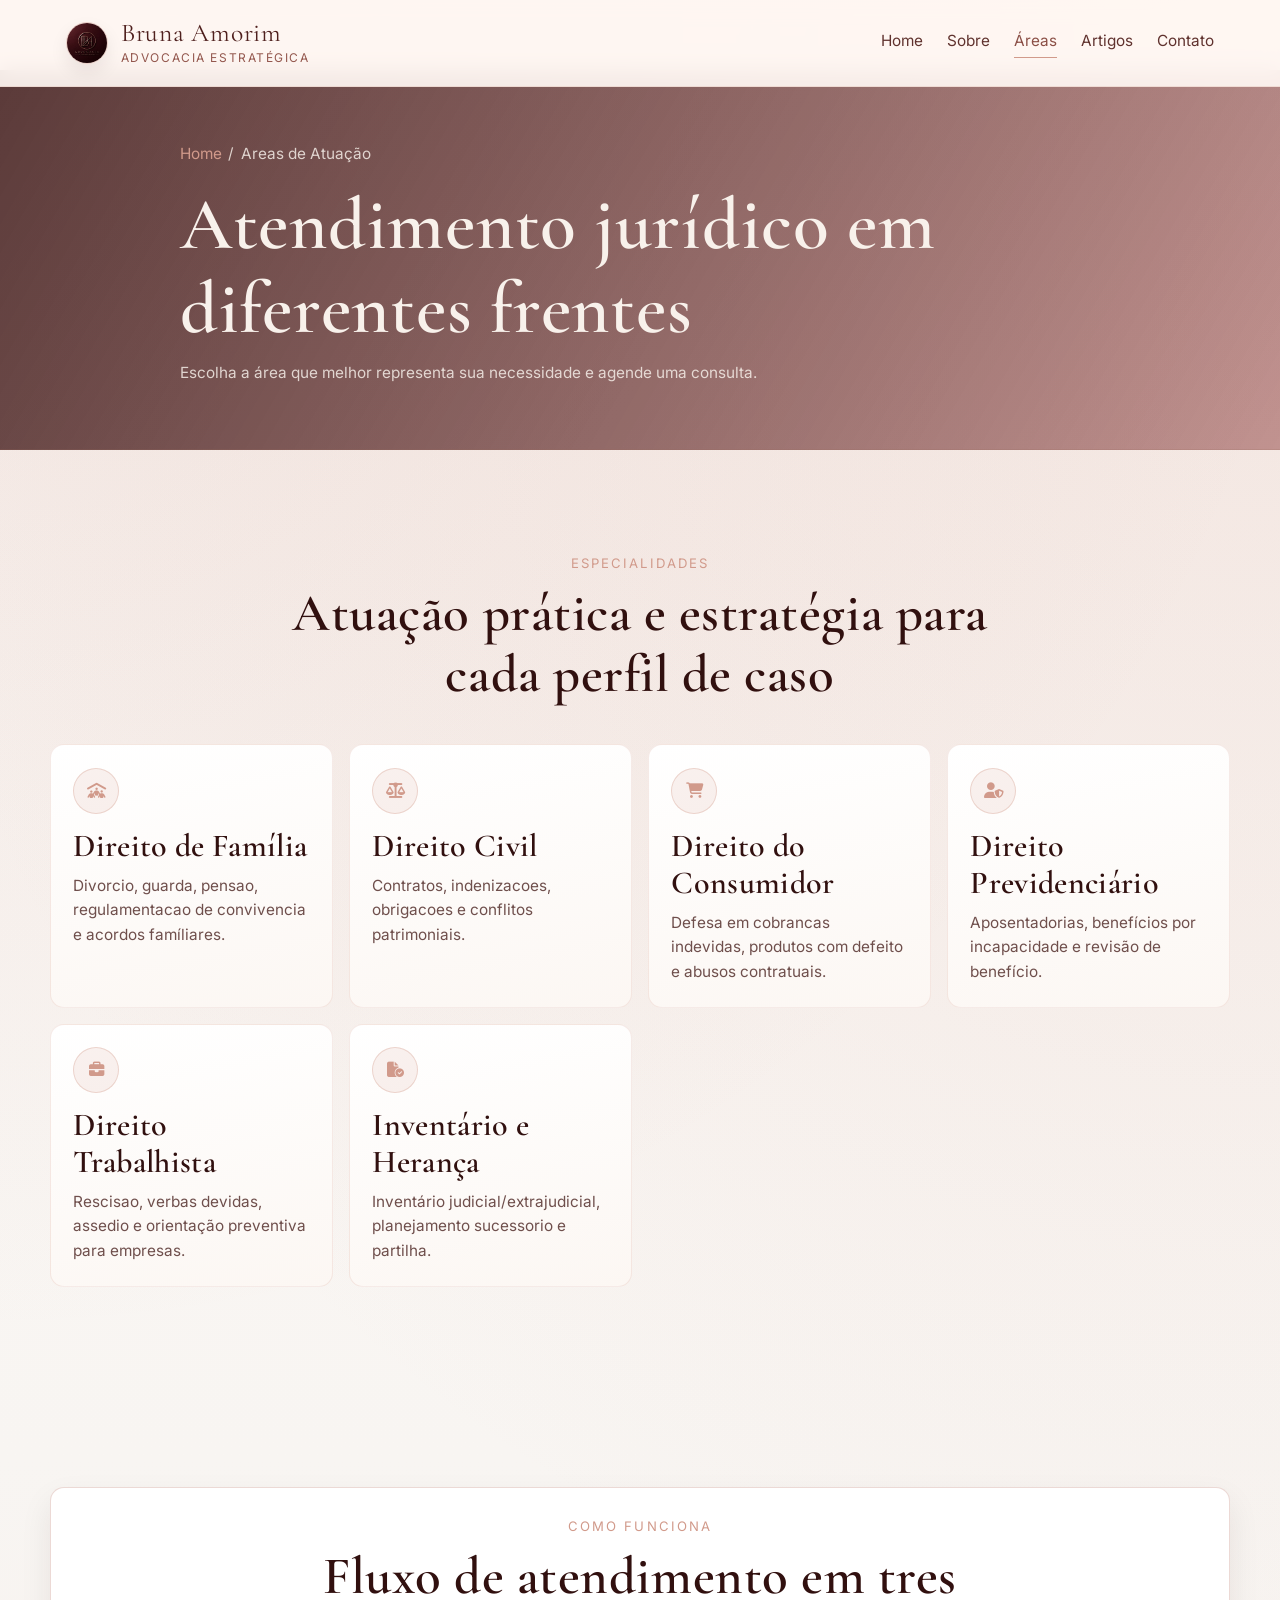
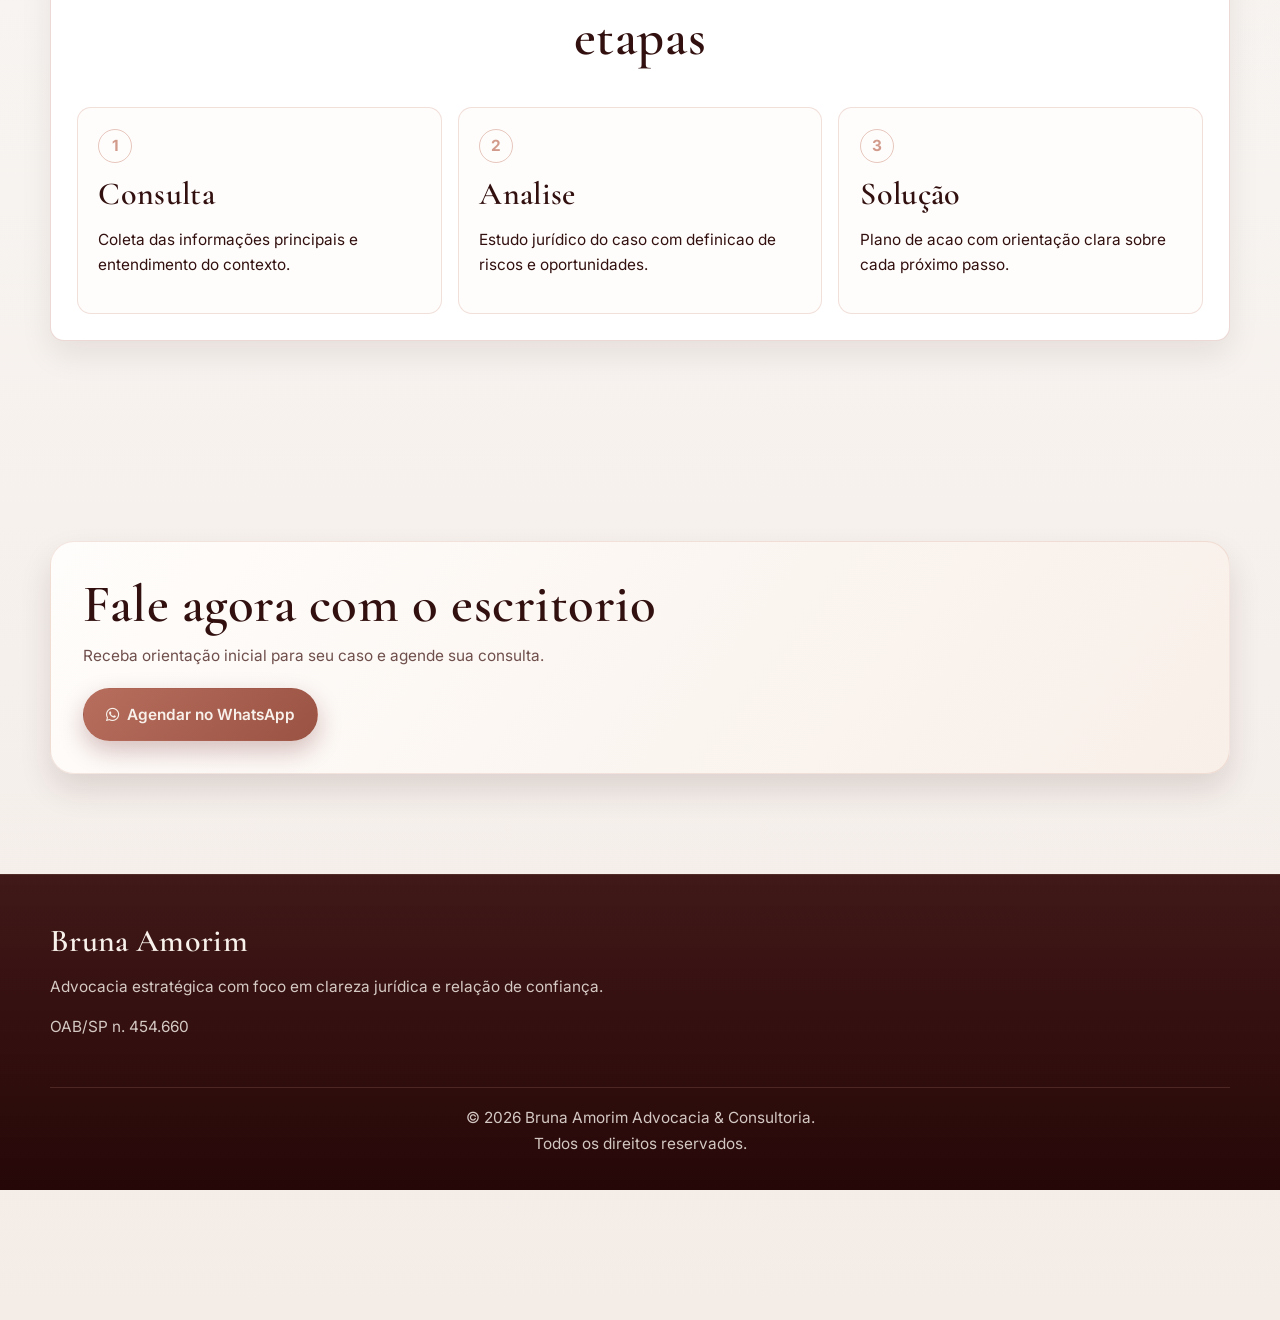
==== commit 84a3918a: "refactor: shorten name to Bruna Amorim across all pages" ====
--- a/areas.html
+++ b/areas.html
@@ -3,8 +3,8 @@
 <head>
     <meta charset="UTF-8">
     <meta name="viewport" content="width=device-width, initial-scale=1.0">
-    <meta name="description" content="Areas de atuação da advogada Bruna Amorim de Oliveira: Família, Civil, Consumidor, Previdenciário, Trabalhista e Sucessões.">
-    <title>Areas de Atuação | Bruna Amorim de Oliveira Advocacia</title>
+    <meta name="description" content="Areas de atuação da advogada Bruna Amorim: Família, Civil, Consumidor, Previdenciário, Trabalhista e Sucessões.">
+    <title>Areas de Atuação | Bruna Amorim Advocacia</title>
     <link rel="icon" href="data:,">
 
     <link rel="preconnect" href="https://fonts.googleapis.com">
@@ -29,7 +29,7 @@
                 <a href="index.html" class="brand" aria-label="Página inicial">
                     <img class="brand-logo" src="assets/images/brand/logo-bruna-amorim.jpeg" alt="Monograma Bruna Amorim Advocacia">
                     <span class="brand-copy">
-                        <span class="brand-title">Bruna Amorim de Oliveira</span>
+                        <span class="brand-title">Bruna Amorim</span>
                         <span class="brand-subtitle">Advocacia Estratégica</span>
                     </span>
                 </a>
@@ -148,13 +148,13 @@
         <div class="container">
             <div class="footer-grid">
                 <div>
-                    <h3>Bruna Amorim de Oliveira</h3>
+                    <h3>Bruna Amorim</h3>
                     <p>Advocacia estratégica com foco em clareza jurídica e relação de confiança.</p>
                     <p>OAB/SP n. 454.660</p>
                 </div>
             </div>
             <div class="footer-bottom">
-                <p>&copy; 2026 Bruna Amorim de Oliveira Advocacia &amp; Consultoria.</p>
+                <p>&copy; 2026 Bruna Amorim Advocacia &amp; Consultoria.</p>
                 <p>Todos os direitos reservados.</p>
             </div>
         </div>
